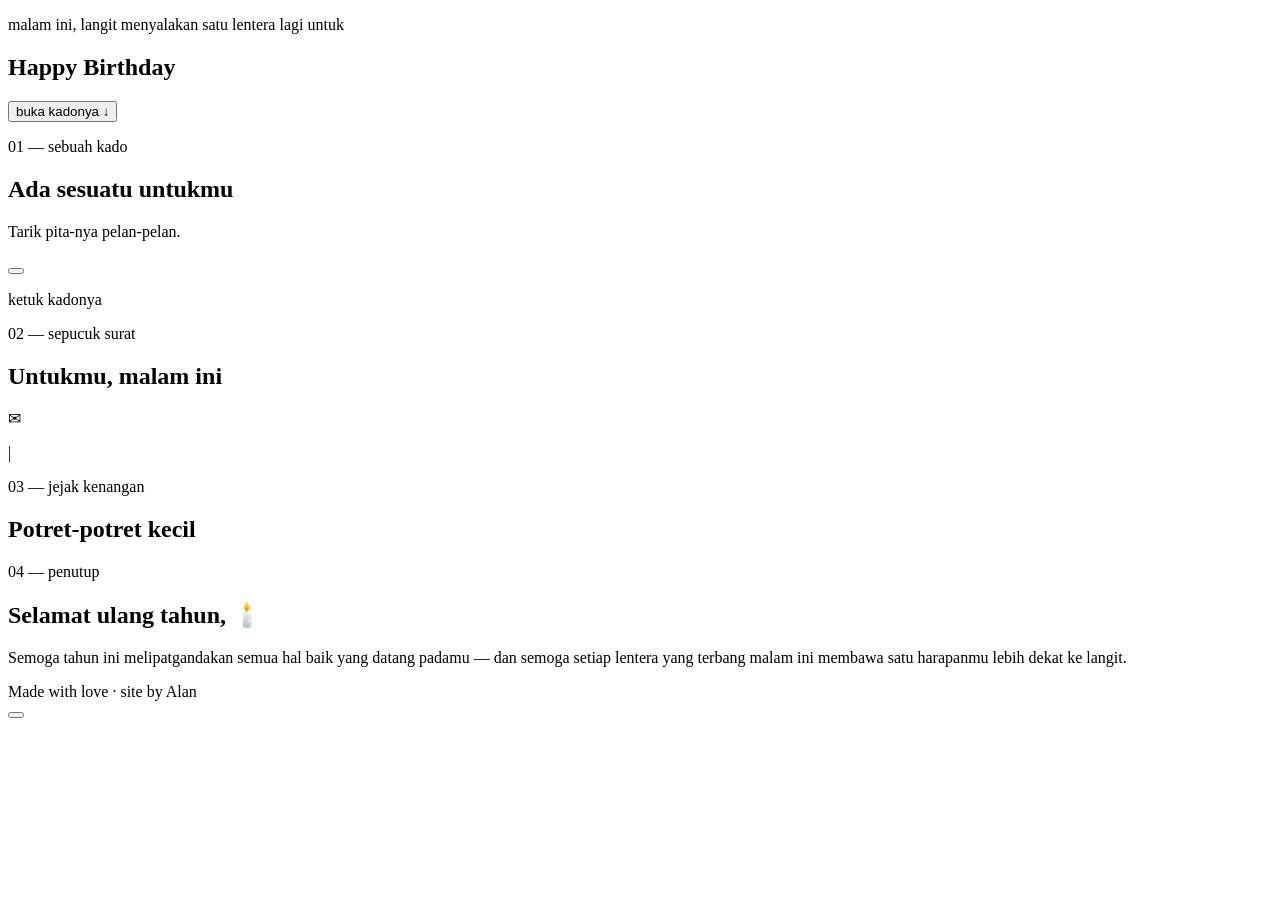
==== page2.html @ d664e173 "Add files via upload" ====
<!DOCTYPE html>
<html lang="id">
<head>
<meta charset="UTF-8" />
<meta name="viewport" content="width=device-width, initial-scale=1.0" />
<title id="pageTitle">Happy Birthday</title>
<link rel="preconnect" href="https://fonts.googleapis.com">
<link href="https://fonts.googleapis.com/css2?family=Caveat:wght@500;600&family=Playfair+Display:ital,wght@0,500;0,700;1,500;1,600&family=Quicksand:wght@400;500;600;700&display=swap" rel="stylesheet">
<link rel="stylesheet" href="css/main.css" />
</head>
<body>

  <div class="lantern-field" id="lanternField"></div>

  <!-- ============ HERO ============ -->
  <section class="hero">
    <p class="hero-eyebrow">malam ini, langit menyalakan satu lentera lagi untuk</p>
    <h1 class="hero-title" id="heroTitle">Happy Birthday</h1>
    <p class="hero-date" id="heroDate"></p>
    <button class="scroll-cue" id="scrollCue">
      <span>buka kadonya</span>
      <span class="cue-arrow">↓</span>
    </button>
  </section>

  <!-- ============ GIFT ============ -->
  <section class="gift-section" id="giftSection">
    <p class="section-label">01 — sebuah kado</p>
    <h2 class="section-title">Ada sesuatu untukmu</h2>
    <p class="section-sub">Tarik pita-nya pelan-pelan.</p>

    <div class="gift-stage">
      <div class="gift-glow"></div>
      <button class="gift-box" id="giftBox" aria-label="Buka kado">
        <div class="box-lid">
          <div class="bow">
            <span class="bow-loop left"></span>
            <span class="bow-loop right"></span>
            <span class="bow-knot"></span>
          </div>
        </div>
        <div class="ribbon-v"></div>
        <div class="box-base">
          <div class="ribbon-v static"></div>
        </div>
      </button>
    </div>
    <p class="gift-hint" id="giftHint">ketuk kadonya</p>
  </section>

  <!-- ============ LETTER ============ -->
  <section class="letter-section reveal-on-gift" id="letterSection">
    <p class="section-label">02 — sepucuk surat</p>
    <h2 class="section-title">Untukmu, malam ini</h2>
    <div class="letter-card">
      <div class="wax-seal">✉</div>
      <p class="letter-text" id="letterText"></p>
      <span class="letter-cursor" id="letterCursor">|</span>
    </div>
  </section>

  <!-- ============ GALLERY ============ -->
  <section class="gallery-section reveal-on-gift" id="gallerySection">
    <p class="section-label">03 — jejak kenangan</p>
    <h2 class="section-title">Potret-potret kecil</h2>
    <div class="gallery-grid" id="galleryGrid"></div>
  </section>

  <!-- ============ CLOSING ============ -->
  <section class="closing-section reveal-on-gift" id="closingSection">
    <div class="closing-glow"></div>
    <p class="section-label">04 — penutup</p>
    <h2 class="closing-title">Selamat ulang tahun, <span id="closingName"></span> 🕯️</h2>
    <p class="closing-text">
      Semoga tahun ini melipatgandakan semua hal baik yang datang padamu —
      dan semoga setiap lentera yang terbang malam ini membawa satu harapanmu
      lebih dekat ke langit.
    </p>
    <footer class="site-footer">Made with love · site by Alan</footer>
  </section>

  <!-- ============ MUSIC PLAYER (persistent) ============ -->
  <div class="music-player" id="musicPlayer">
    <button class="music-toggle" id="musicToggle" aria-label="Putar musik">
      <span class="bar"></span><span class="bar"></span><span class="bar"></span>
    </button>
    <span class="music-title" id="musicTitle"></span>
    <audio id="audioEl" loop preload="none"></audio>
  </div>
  <div class="toast" id="toast"></div>

  <!-- ============ LIGHTBOX ============ -->
  <div class="lightbox" id="lightbox">
    <img src="" alt="" id="lightboxImg" />
  </div>

  <script src="js/data.js"></script>
  <script src="js/main.js"></script>
</body>
</html>
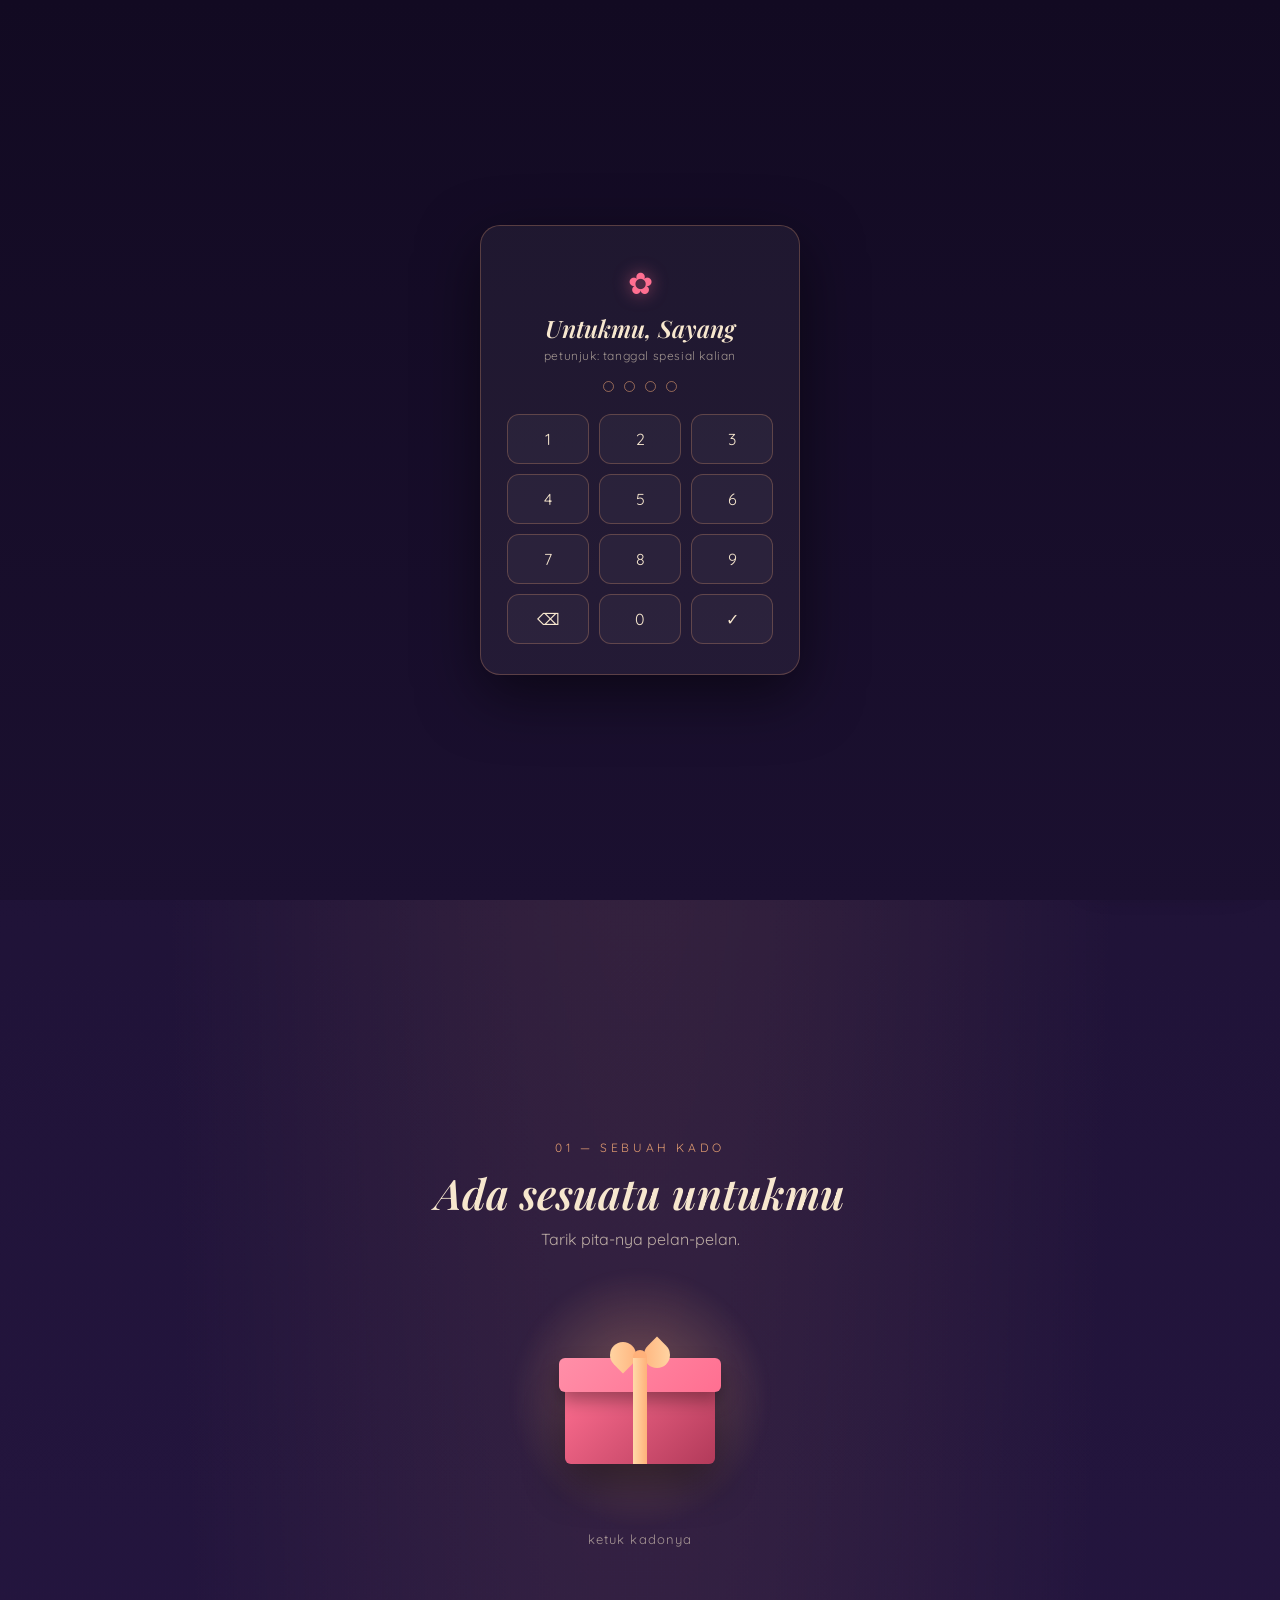
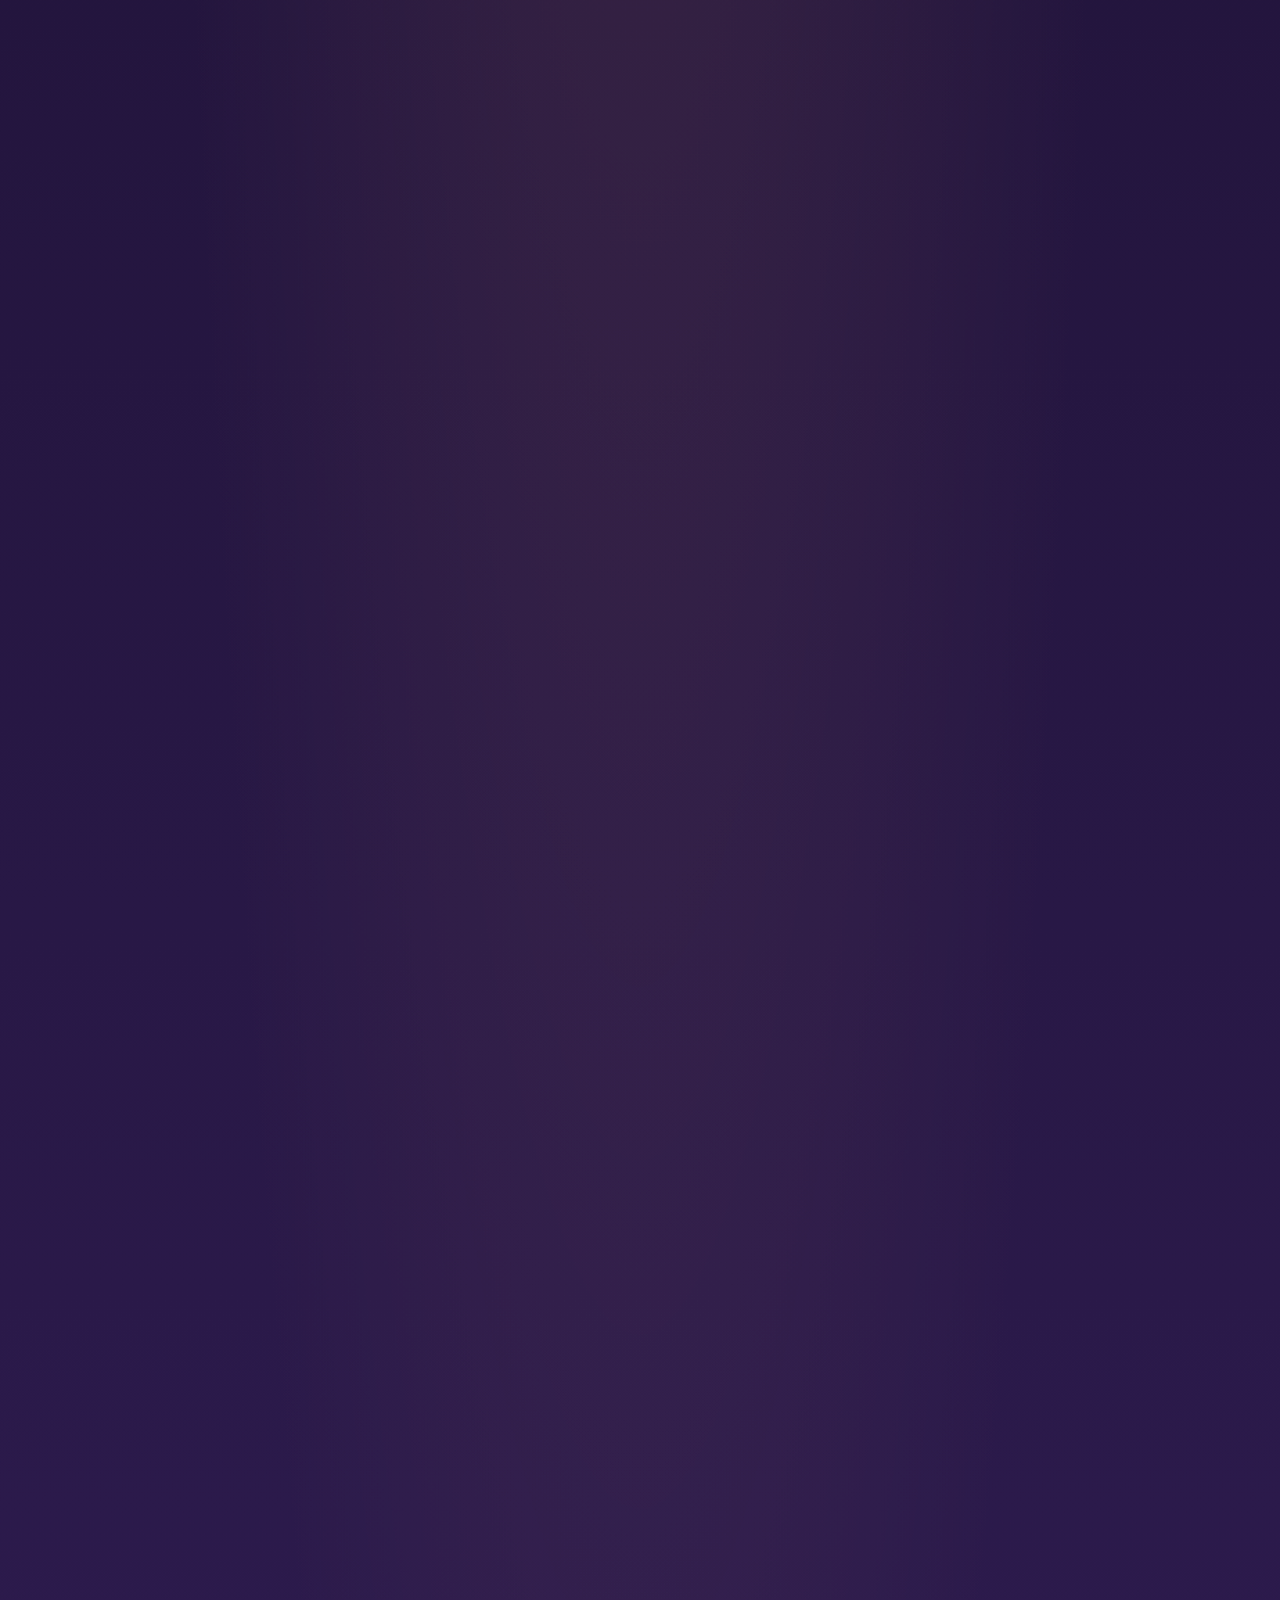
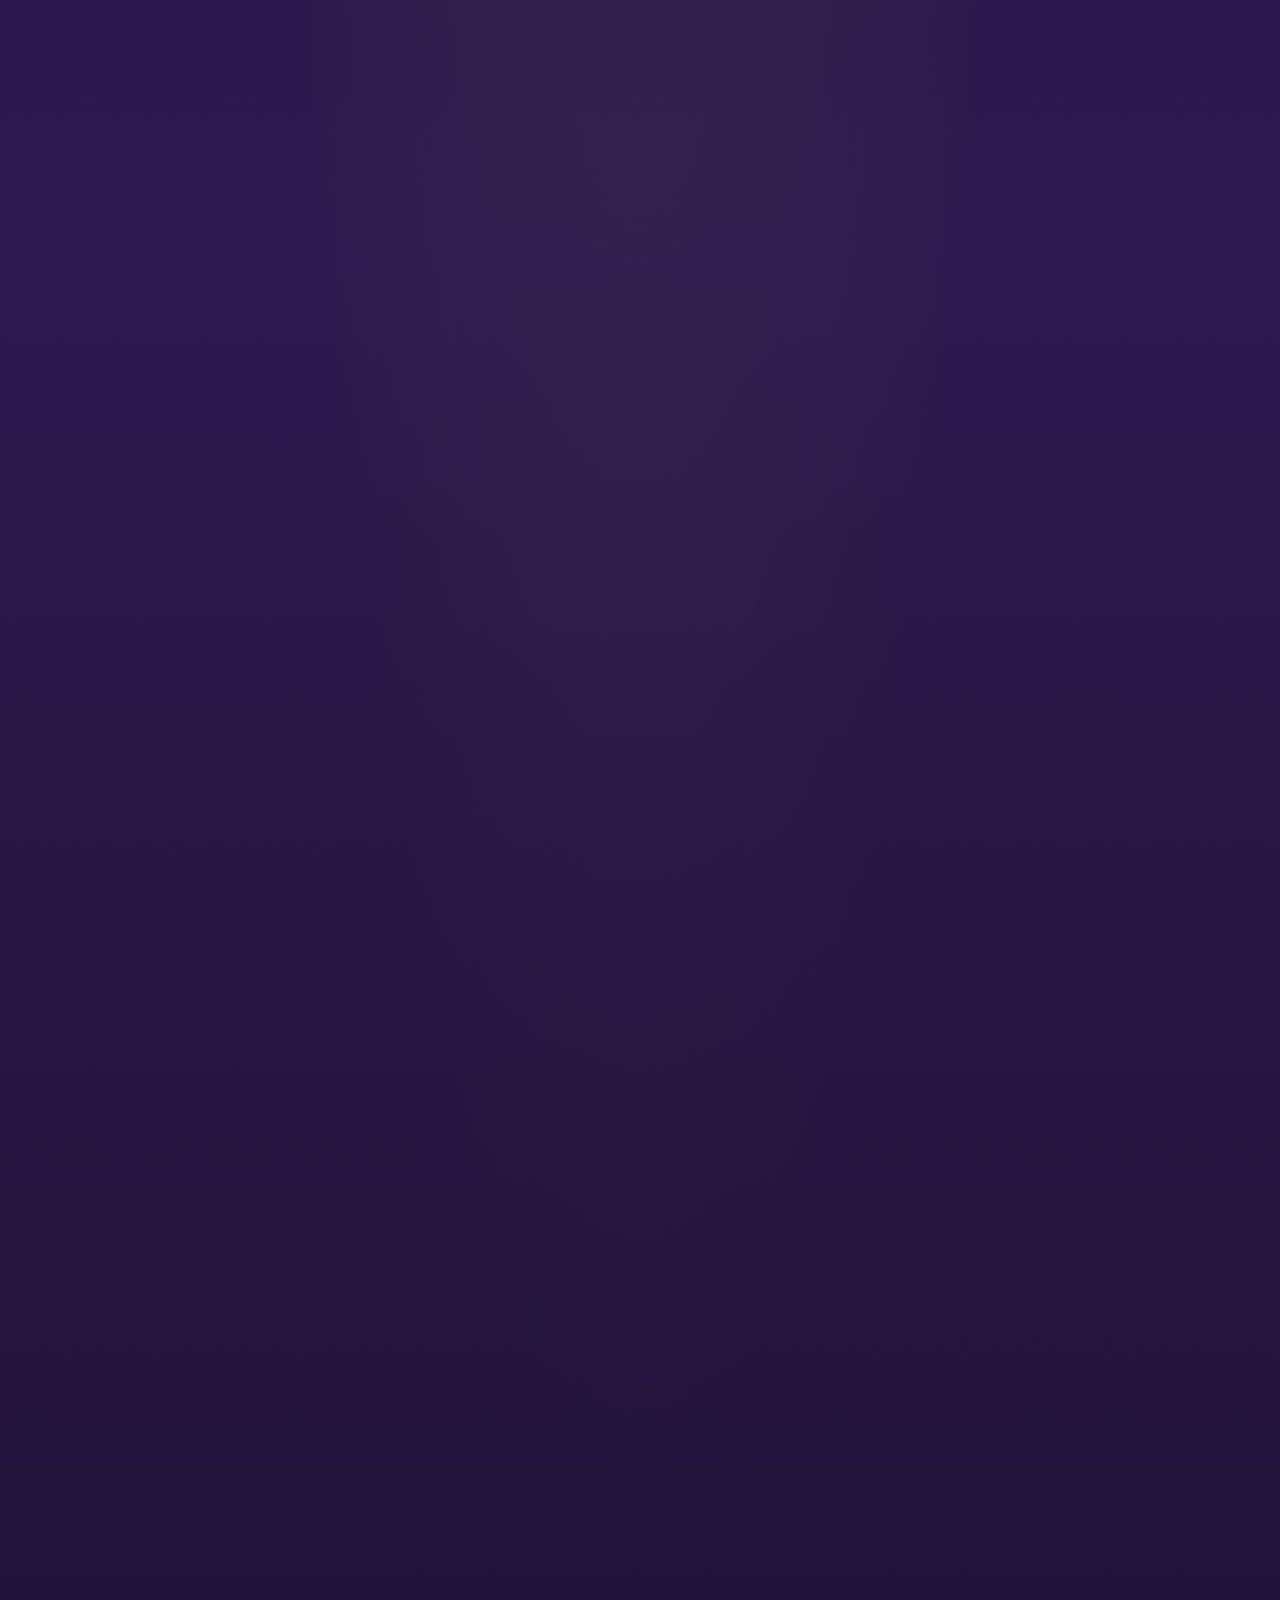
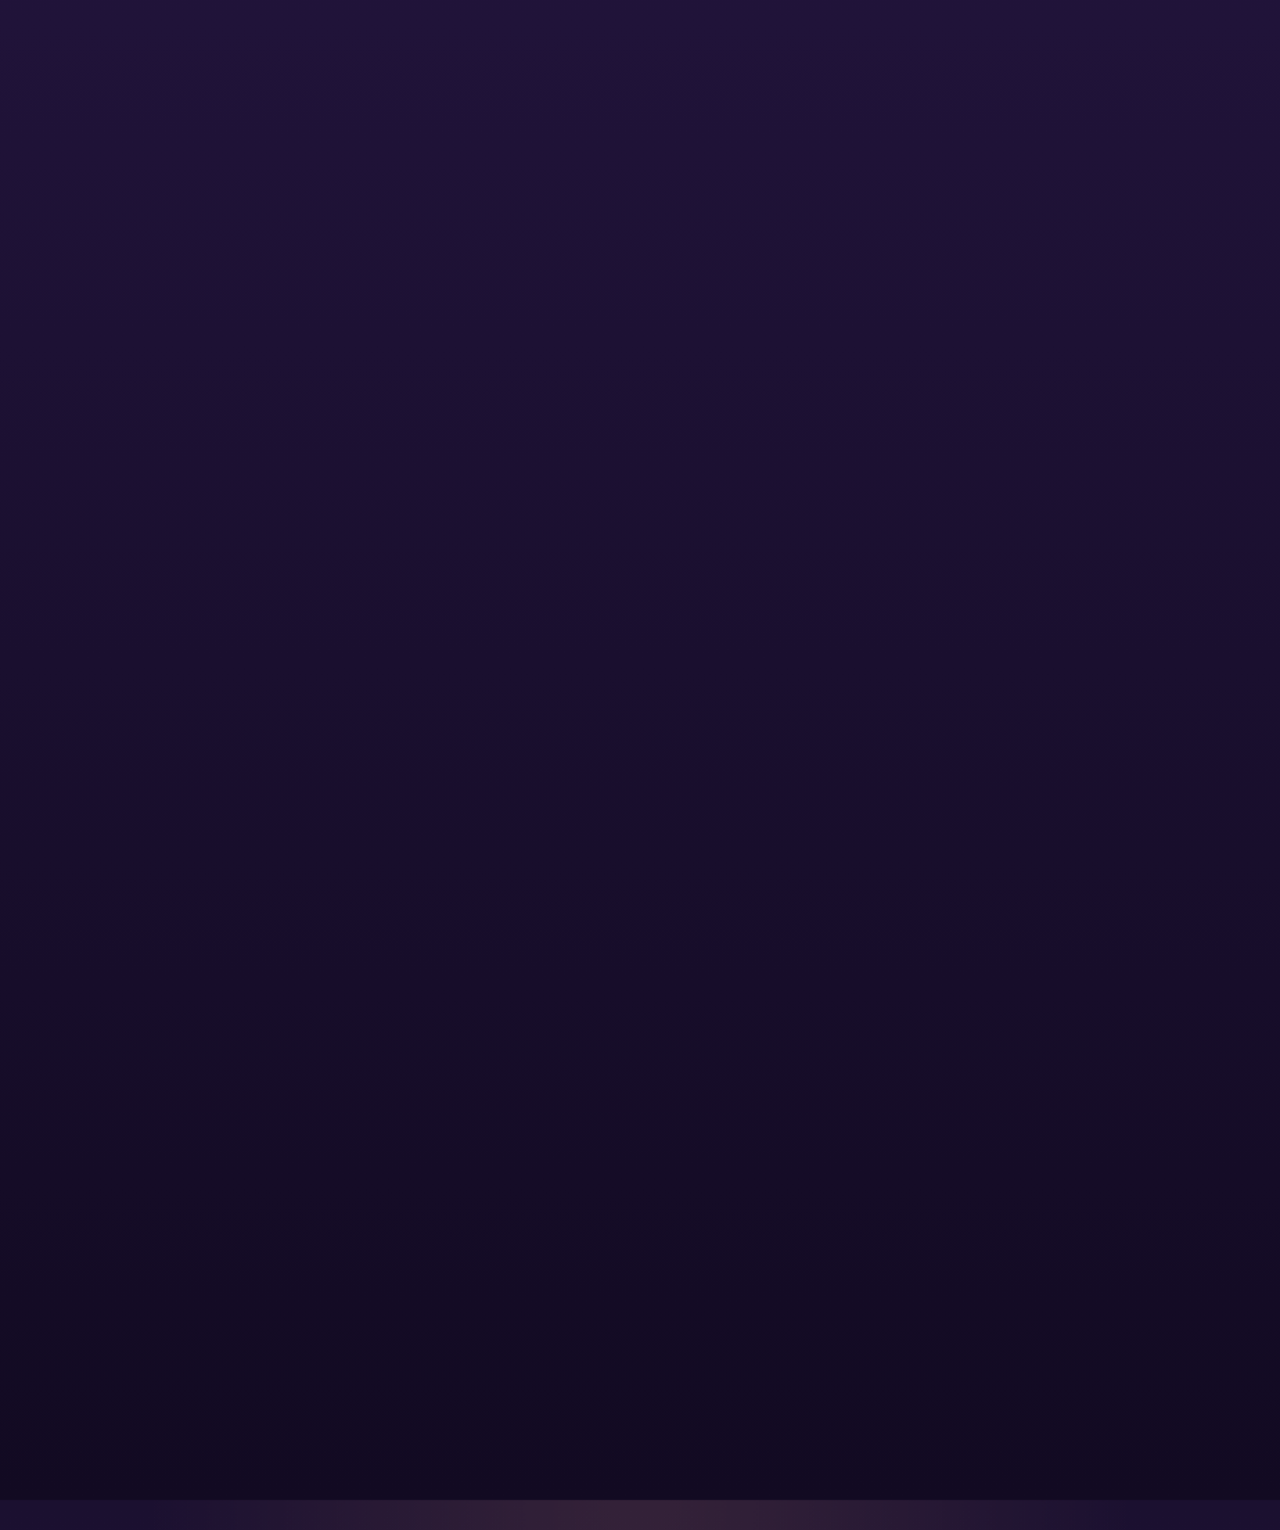
==== commit 0deaba95: "Update page2.html" ====
--- a/page2.html
+++ b/page2.html
@@ -6,11 +6,22 @@
 <title id="pageTitle">Happy Birthday</title>
 <link rel="preconnect" href="https://fonts.googleapis.com">
 <link href="https://fonts.googleapis.com/css2?family=Caveat:wght@500;600&family=Playfair+Display:ital,wght@0,500;0,700;1,500;1,600&family=Quicksand:wght@400;500;600;700&display=swap" rel="stylesheet">
-<link rel="stylesheet" href="css/main.css" />
+<link rel="stylesheet" href="main.css" />
 </head>
 <body>
 
   <div class="lantern-field" id="lanternField"></div>
+
+  <!-- ============ LOCK SCREEN ============ -->
+  <div class="lock-overlay" id="lockOverlay">
+    <div class="lock-card">
+      <span class="lock-flower">✿</span>
+      <h2 class="lock-title">Untukmu, Sayang</h2>
+      <p class="lock-sub" id="lockHint">masukkan kode rahasia kalian</p>
+      <div class="lock-dots" id="lockDots"></div>
+      <div class="lock-pad" id="lockPad"></div>
+    </div>
+  </div>
 
   <!-- ============ HERO ============ -->
   <section class="hero">
@@ -48,34 +59,46 @@
     <p class="gift-hint" id="giftHint">ketuk kadonya</p>
   </section>
 
+  <!-- ============ BOUQUET ============ -->
+  <section class="bouquet-section reveal-on-gift" id="bouquetSection">
+    <p class="section-label">02 — buket digital</p>
+    <h2 class="section-title scroll-reveal">Petik satu bunga</h2>
+    <p class="section-sub">tiap kelopak nyimpen satu potong rasa</p>
+    <div class="bouquet-field scroll-reveal" id="bouquetField"></div>
+    <div class="bouquet-note" id="bouquetNote">tap salah satu bunga di atas ✿</div>
+  </section>
+
   <!-- ============ LETTER ============ -->
   <section class="letter-section reveal-on-gift" id="letterSection">
-    <p class="section-label">02 — sepucuk surat</p>
+    <p class="section-label">03 — sepucuk surat</p>
     <h2 class="section-title">Untukmu, malam ini</h2>
-    <div class="letter-card">
+    <div class="letter-card scroll-reveal">
       <div class="wax-seal">✉</div>
       <p class="letter-text" id="letterText"></p>
       <span class="letter-cursor" id="letterCursor">|</span>
     </div>
   </section>
 
+  <!-- ============ TIMELINE ============ -->
+  <section class="timeline-section reveal-on-gift" id="timelineSection">
+    <p class="section-label">04 — perjalanan kita</p>
+    <h2 class="section-title">Cerita yang Kita Tulis</h2>
+    <div class="timeline-track" id="timelineTrack"></div>
+  </section>
+
   <!-- ============ GALLERY ============ -->
   <section class="gallery-section reveal-on-gift" id="gallerySection">
-    <p class="section-label">03 — jejak kenangan</p>
+    <p class="section-label">05 — jejak kenangan</p>
     <h2 class="section-title">Potret-potret kecil</h2>
-    <div class="gallery-grid" id="galleryGrid"></div>
+    <div class="gallery-grid scroll-reveal" id="galleryGrid"></div>
   </section>
 
   <!-- ============ CLOSING ============ -->
   <section class="closing-section reveal-on-gift" id="closingSection">
     <div class="closing-glow"></div>
-    <p class="section-label">04 — penutup</p>
-    <h2 class="closing-title">Selamat ulang tahun, <span id="closingName"></span> 🕯️</h2>
-    <p class="closing-text">
-      Semoga tahun ini melipatgandakan semua hal baik yang datang padamu —
-      dan semoga setiap lentera yang terbang malam ini membawa satu harapanmu
-      lebih dekat ke langit.
-    </p>
+    <p class="section-label">06 — penutup</p>
+    <h2 class="closing-title scroll-reveal">Selamat ulang tahun, <span id="closingName"></span> 🕯️</h2>
+    <p class="closing-text scroll-reveal" id="closingText"></p>
     <footer class="site-footer">Made with love · site by Alan</footer>
   </section>
 
@@ -94,7 +117,7 @@
     <img src="" alt="" id="lightboxImg" />
   </div>
 
-  <script src="js/data.js"></script>
-  <script src="js/main.js"></script>
+  <script src="data.js"></script>
+  <script src="main.js"></script>
 </body>
 </html>
--- a/main.css
+++ b/main.css
@@ -0,0 +1,757 @@
+/* ============================================================
+   main.css — Page 2: "Midnight Garden" — distinct from page 1.
+   Palette: deep plum #1b1030, secondary plum #2d1b4e,
+            lantern amber #ffb17a, cream #f7e7ce, rose #ff6f91
+   ============================================================ */
+
+:root{
+  --plum:#1b1030;
+  --plum-2:#2d1b4e;
+  --amber:#ffb17a;
+  --cream:#f7e7ce;
+  --rose:#ff6f91;
+  --ink:#120a22;
+}
+
+*{ box-sizing:border-box; }
+html{ scroll-behavior:smooth; }
+
+body{
+  margin:0;
+  min-height:100%;
+  background:
+    radial-gradient(ellipse at 50% -10%, rgba(255,177,122,0.12), transparent 55%),
+    linear-gradient(180deg, var(--plum) 0%, var(--plum-2) 55%, var(--ink) 100%);
+  color:var(--cream);
+  font-family:'Quicksand', sans-serif;
+  overflow-x:hidden;
+}
+
+.section-label{
+  font-size:12px;
+  letter-spacing:0.3em;
+  text-transform:uppercase;
+  color:var(--amber);
+  opacity:0.85;
+  margin:0 0 10px;
+}
+.section-title{
+  font-family:'Playfair Display', serif;
+  font-style:italic;
+  font-weight:600;
+  font-size:clamp(28px,5vw,42px);
+  margin:0 0 8px;
+  color:var(--cream);
+}
+.section-sub{
+  color:rgba(247,231,206,0.7);
+  margin:0 0 30px;
+}
+
+/* ---------------- lantern background ---------------- */
+.lantern-field{
+  position:fixed;
+  inset:0;
+  z-index:0;
+  pointer-events:none;
+  overflow:hidden;
+}
+.lantern{
+  position:absolute;
+  bottom:-80px;
+  width:26px;
+  height:34px;
+  border-radius:6px 6px 10px 10px;
+  background:linear-gradient(180deg, #ffd9a8, var(--amber));
+  box-shadow:0 0 18px 4px rgba(255,177,122,0.55);
+  opacity:0.85;
+  animation-name:rise;
+  animation-timing-function:ease-in;
+  animation-iteration-count:infinite;
+}
+.lantern::before{
+  content:"";
+  position:absolute;
+  top:-10px;
+  left:50%;
+  width:1px;
+  height:10px;
+  background:rgba(255,217,168,0.6);
+  transform:translateX(-50%);
+}
+.lantern::after{
+  content:"";
+  position:absolute;
+  inset:4px 5px;
+  border-radius:4px;
+  background:rgba(255,255,255,0.35);
+}
+@keyframes rise{
+  0%{ transform:translateY(0) translateX(0) rotate(0deg); opacity:0; }
+  10%{ opacity:0.9; }
+  50%{ transform:translateY(-55vh) translateX(20px) rotate(3deg); }
+  90%{ opacity:0.5; }
+  100%{ transform:translateY(-105vh) translateX(-15px) rotate(-3deg); opacity:0; }
+}
+
+/* ---------------- hero ---------------- */
+.hero{
+  position:relative;
+  z-index:1;
+  min-height:100vh;
+  display:flex;
+  flex-direction:column;
+  align-items:center;
+  justify-content:center;
+  text-align:center;
+  padding:32px;
+}
+.hero-eyebrow{
+  font-size:13px;
+  letter-spacing:0.25em;
+  text-transform:uppercase;
+  color:rgba(247,231,206,0.6);
+  margin-bottom:18px;
+}
+.hero-title{
+  font-family:'Playfair Display', serif;
+  font-style:italic;
+  font-weight:600;
+  font-size:clamp(38px, 8vw, 72px);
+  margin:0;
+  background:linear-gradient(180deg, #fff 10%, var(--amber) 90%);
+  -webkit-background-clip:text;
+  background-clip:text;
+  color:transparent;
+  text-shadow:0 0 40px rgba(255,177,122,0.25);
+}
+.hero-date{
+  margin:14px 0 48px;
+  color:rgba(247,231,206,0.75);
+  font-size:15px;
+  letter-spacing:0.08em;
+}
+.scroll-cue{
+  background:transparent;
+  border:1px solid rgba(255,177,122,0.5);
+  color:var(--cream);
+  padding:12px 26px;
+  border-radius:999px;
+  font-family:'Quicksand', sans-serif;
+  font-weight:600;
+  font-size:13px;
+  letter-spacing:0.1em;
+  cursor:pointer;
+  display:flex;
+  align-items:center;
+  gap:10px;
+  transition:background 0.3s ease, transform 0.3s ease;
+}
+.scroll-cue:hover{ background:rgba(255,177,122,0.12); transform:translateY(2px); }
+.cue-arrow{ animation:bob 1.6s ease-in-out infinite; }
+@keyframes bob{ 0%,100%{ transform:translateY(0);} 50%{ transform:translateY(5px);} }
+
+/* ---------------- gift section ---------------- */
+.gift-section{
+  position:relative;
+  z-index:1;
+  min-height:100vh;
+  display:flex;
+  flex-direction:column;
+  align-items:center;
+  justify-content:center;
+  text-align:center;
+  padding:40px 24px;
+}
+.gift-stage{
+  position:relative;
+  width:220px;
+  height:220px;
+  display:flex;
+  align-items:center;
+  justify-content:center;
+  margin-top:10px;
+}
+.gift-glow{
+  position:absolute;
+  width:280px;
+  height:280px;
+  border-radius:50%;
+  background:radial-gradient(circle, rgba(255,177,122,0.35), transparent 65%);
+  filter:blur(4px);
+  animation:glowPulse 3s ease-in-out infinite;
+}
+@keyframes glowPulse{
+  0%,100%{ opacity:0.6; transform:scale(1); }
+  50%{ opacity:1; transform:scale(1.08); }
+}
+
+.gift-box{
+  position:relative;
+  width:150px;
+  height:130px;
+  background:none;
+  border:none;
+  cursor:pointer;
+  padding:0;
+}
+.box-base{
+  position:absolute;
+  bottom:0;
+  left:0;
+  width:150px;
+  height:82px;
+  background:linear-gradient(135deg, var(--rose), #b23a5a);
+  border-radius:6px;
+  box-shadow:0 20px 40px rgba(0,0,0,0.45);
+}
+.box-lid{
+  position:absolute;
+  top:24px;
+  left:-6px;
+  width:162px;
+  height:34px;
+  background:linear-gradient(135deg, #ff8fa8, var(--rose));
+  border-radius:6px;
+  box-shadow:0 8px 18px rgba(0,0,0,0.35);
+  transform-origin:50% 100%;
+  transition:transform 0.7s cubic-bezier(.34,1.56,.64,1), opacity 0.5s ease 0.3s;
+  z-index:3;
+}
+.ribbon-v{
+  position:absolute;
+  top:24px;
+  left:50%;
+  width:14px;
+  height:106px;
+  transform:translateX(-50%);
+  background:linear-gradient(90deg, #ffd9a8, var(--amber));
+  z-index:4;
+  transition:opacity 0.4s ease, transform 0.6s ease;
+}
+.ribbon-v.static{
+  position:absolute;
+  top:0; left:50%;
+  height:82px;
+  z-index:1;
+}
+.bow{
+  position:absolute;
+  top:-16px;
+  left:50%;
+  transform:translateX(-50%);
+  width:60px;
+  height:34px;
+  z-index:5;
+  transition:transform 0.5s ease, opacity 0.5s ease;
+}
+.bow-loop{
+  position:absolute;
+  top:0;
+  width:26px;
+  height:26px;
+  border-radius:50% 50% 50% 0;
+  background:linear-gradient(135deg, #ffd9a8, var(--amber));
+}
+.bow-loop.left{ left:0; transform:rotate(-45deg); }
+.bow-loop.right{ right:0; transform:rotate(135deg); }
+.bow-knot{
+  position:absolute;
+  top:8px;
+  left:50%;
+  width:14px;
+  height:14px;
+  transform:translateX(-50%);
+  background:var(--amber);
+  border-radius:50%;
+}
+
+.gift-box.opened .box-lid{
+  transform:translateY(-160px) rotate(-35deg);
+  opacity:0;
+}
+.gift-box.opened .ribbon-v{
+  opacity:0;
+  transform:translate(-50%,-40px);
+}
+.gift-box.opened .bow{
+  transform:translate(-50%,-180px) scale(0.6);
+  opacity:0;
+}
+.gift-box.opened .box-base{
+  animation:boxShake 0.4s ease;
+}
+@keyframes boxShake{
+  0%,100%{ transform:translateX(0); }
+  25%{ transform:translateX(-4px); }
+  75%{ transform:translateX(4px); }
+}
+
+.gift-hint{
+  margin-top:22px;
+  font-size:13px;
+  letter-spacing:0.08em;
+  color:rgba(247,231,206,0.6);
+  animation:hintFade 2s ease-in-out infinite;
+}
+@keyframes hintFade{ 0%,100%{ opacity:0.5;} 50%{ opacity:1;} }
+
+/* sections hidden until gift opened */
+.reveal-on-gift{
+  opacity:0;
+  transform:translateY(30px);
+  transition:opacity 0.9s ease, transform 0.9s ease;
+}
+.reveal-on-gift.visible{
+  opacity:1;
+  transform:translateY(0);
+}
+
+/* ---------------- letter ---------------- */
+.letter-section{
+  position:relative;
+  z-index:1;
+  min-height:100vh;
+  display:flex;
+  flex-direction:column;
+  align-items:center;
+  justify-content:center;
+  padding:60px 24px;
+  text-align:center;
+}
+.letter-card{
+  position:relative;
+  max-width:560px;
+  width:100%;
+  background:rgba(255,247,235,0.06);
+  border:1px solid rgba(255,177,122,0.25);
+  border-radius:18px;
+  padding:44px 32px;
+  backdrop-filter:blur(6px);
+  box-shadow:0 20px 60px rgba(0,0,0,0.35);
+  text-align:left;
+}
+.wax-seal{
+  position:absolute;
+  top:-22px;
+  left:50%;
+  transform:translateX(-50%);
+  width:44px;
+  height:44px;
+  border-radius:50%;
+  background:radial-gradient(circle at 35% 30%, #ff8fa8, var(--rose) 70%);
+  display:flex;
+  align-items:center;
+  justify-content:center;
+  font-size:18px;
+  box-shadow:0 6px 16px rgba(0,0,0,0.4);
+}
+.letter-text{
+  font-family:'Caveat', cursive;
+  font-size:26px;
+  line-height:1.55;
+  color:var(--cream);
+  white-space:pre-line;
+  margin:8px 0 0;
+  min-height:180px;
+}
+.letter-cursor{
+  font-family:'Caveat', cursive;
+  font-size:26px;
+  color:var(--amber);
+  animation:blink 0.9s step-end infinite;
+}
+@keyframes blink{ 50%{ opacity:0; } }
+
+/* ---------------- gallery ---------------- */
+.gallery-section{
+  position:relative;
+  z-index:1;
+  min-height:100vh;
+  padding:80px 24px;
+  text-align:center;
+}
+.gallery-grid{
+  max-width:900px;
+  margin:0 auto;
+  display:grid;
+  grid-template-columns:repeat(auto-fit, minmax(140px,1fr));
+  gap:18px;
+}
+.gallery-item{
+  position:relative;
+  background:rgba(255,255,255,0.05);
+  border:1px solid rgba(255,177,122,0.2);
+  padding:10px 10px 26px;
+  border-radius:4px;
+  cursor:pointer;
+  transform:rotate(var(--tilt,0deg));
+  transition:transform 0.35s ease, box-shadow 0.35s ease;
+  box-shadow:0 10px 24px rgba(0,0,0,0.3);
+}
+.gallery-item:hover{
+  transform:rotate(0deg) scale(1.04) translateY(-4px);
+  box-shadow:0 18px 34px rgba(0,0,0,0.45);
+  z-index:2;
+}
+.gallery-item img{
+  width:100%;
+  height:150px;
+  object-fit:cover;
+  display:block;
+  border-radius:2px;
+}
+.gallery-item::after{
+  content:"♡";
+  position:absolute;
+  bottom:4px;
+  left:50%;
+  transform:translateX(-50%);
+  color:var(--rose);
+  font-size:13px;
+}
+
+/* ---------------- lightbox ---------------- */
+.lightbox{
+  position:fixed;
+  inset:0;
+  background:rgba(10,4,20,0.92);
+  display:none;
+  align-items:center;
+  justify-content:center;
+  z-index:50;
+  padding:24px;
+  cursor:zoom-out;
+}
+.lightbox.active{ display:flex; }
+.lightbox img{
+  max-width:min(90vw, 560px);
+  max-height:85vh;
+  border-radius:8px;
+  box-shadow:0 20px 60px rgba(0,0,0,0.6);
+  border:3px solid rgba(255,177,122,0.4);
+}
+
+/* ---------------- closing ---------------- */
+.closing-section{
+  position:relative;
+  z-index:1;
+  min-height:100vh;
+  display:flex;
+  flex-direction:column;
+  align-items:center;
+  justify-content:center;
+  text-align:center;
+  padding:60px 24px;
+  overflow:hidden;
+}
+.closing-glow{
+  position:absolute;
+  top:20%;
+  width:400px;
+  height:400px;
+  background:radial-gradient(circle, rgba(255,111,145,0.18), transparent 70%);
+  filter:blur(10px);
+  pointer-events:none;
+}
+.closing-title{
+  font-family:'Playfair Display', serif;
+  font-style:italic;
+  font-weight:600;
+  font-size:clamp(26px,5vw,38px);
+  margin:0 0 18px;
+  position:relative;
+}
+.closing-title span{ color:var(--amber); }
+.closing-text{
+  max-width:520px;
+  color:rgba(247,231,206,0.8);
+  line-height:1.7;
+  position:relative;
+}
+.site-footer{
+  margin-top:60px;
+  font-size:12px;
+  letter-spacing:0.1em;
+  color:rgba(247,231,206,0.4);
+}
+
+/* ---------------- music player ---------------- */
+.music-player{
+  position:fixed;
+  bottom:22px;
+  right:22px;
+  z-index:40;
+  display:flex;
+  align-items:center;
+  gap:10px;
+  background:rgba(27,16,48,0.75);
+  border:1px solid rgba(255,177,122,0.3);
+  padding:8px 14px 8px 8px;
+  border-radius:999px;
+  backdrop-filter:blur(6px);
+  box-shadow:0 10px 24px rgba(0,0,0,0.35);
+}
+.music-toggle{
+  width:38px;
+  height:38px;
+  border-radius:50%;
+  border:none;
+  background:linear-gradient(135deg, var(--amber), var(--rose));
+  display:flex;
+  align-items:center;
+  justify-content:center;
+  gap:3px;
+  cursor:pointer;
+}
+.music-toggle .bar{
+  width:3px;
+  height:10px;
+  background:var(--ink);
+  border-radius:2px;
+  animation:eq 1s ease-in-out infinite;
+  animation-play-state:paused;
+}
+.music-toggle .bar:nth-child(2){ animation-delay:0.2s; }
+.music-toggle .bar:nth-child(3){ animation-delay:0.4s; }
+.music-player.playing .bar{ animation-play-state:running; }
+@keyframes eq{
+  0%,100%{ height:6px; }
+  50%{ height:16px; }
+}
+.music-title{
+  font-size:12px;
+  color:var(--cream);
+  max-width:120px;
+  white-space:nowrap;
+  overflow:hidden;
+  text-overflow:ellipsis;
+}
+
+.toast{
+  position:fixed;
+  bottom:80px;
+  right:22px;
+  background:rgba(20,10,35,0.95);
+  border:1px solid rgba(255,177,122,0.4);
+  color:var(--cream);
+  padding:10px 16px;
+  border-radius:10px;
+  font-size:12px;
+  max-width:240px;
+  z-index:41;
+  opacity:0;
+  transform:translateY(8px);
+  transition:opacity 0.3s ease, transform 0.3s ease;
+  pointer-events:none;
+}
+.toast.show{ opacity:1; transform:translateY(0); }
+
+/* ---------------- lock screen ---------------- */
+.lock-overlay{
+  position:fixed;
+  inset:0;
+  z-index:60;
+  display:flex;
+  align-items:center;
+  justify-content:center;
+  background:linear-gradient(180deg, var(--ink), var(--plum));
+  padding:24px;
+  transition:opacity 0.8s ease, visibility 0.8s ease;
+}
+.lock-overlay.hidden{
+  opacity:0;
+  visibility:hidden;
+  pointer-events:none;
+}
+.lock-card{
+  width:min(90vw, 320px);
+  text-align:center;
+  padding:38px 26px 30px;
+  border-radius:20px;
+  background:rgba(255,247,235,0.05);
+  border:1px solid rgba(255,177,122,0.25);
+  box-shadow:0 20px 60px rgba(0,0,0,0.5);
+}
+.lock-flower{
+  font-size:30px;
+  color:var(--rose);
+  text-shadow:0 0 16px rgba(255,111,145,0.6);
+}
+.lock-title{
+  font-family:'Playfair Display', serif;
+  font-style:italic;
+  font-weight:600;
+  font-size:24px;
+  margin:10px 0 4px;
+  color:var(--cream);
+}
+.lock-sub{
+  font-size:12px;
+  letter-spacing:0.05em;
+  color:rgba(247,231,206,0.6);
+  margin:0 0 18px;
+}
+.lock-dots{
+  display:flex;
+  justify-content:center;
+  gap:10px;
+  margin-bottom:22px;
+}
+.lock-dot{
+  width:11px;
+  height:11px;
+  border-radius:50%;
+  border:1px solid rgba(255,177,122,0.5);
+  background:transparent;
+  transition:background 0.2s ease, transform 0.2s ease;
+}
+.lock-dot.filled{
+  background:var(--amber);
+  transform:scale(1.15);
+}
+.lock-dots.shake{ animation:lockShake 0.4s ease; }
+@keyframes lockShake{
+  0%,100%{ transform:translateX(0); }
+  25%{ transform:translateX(-8px); }
+  75%{ transform:translateX(8px); }
+}
+.lock-pad{
+  display:grid;
+  grid-template-columns:repeat(3,1fr);
+  gap:10px;
+}
+.lock-key{
+  padding:14px 0;
+  border-radius:12px;
+  border:1px solid rgba(255,177,122,0.25);
+  background:rgba(255,255,255,0.04);
+  color:var(--cream);
+  font-size:16px;
+  font-family:'Quicksand', sans-serif;
+  cursor:pointer;
+  transition:background 0.2s ease;
+}
+.lock-key:active, .lock-key:hover{
+  background:rgba(255,177,122,0.18);
+}
+
+/* ---------------- bouquet ---------------- */
+.bouquet-section{
+  position:relative;
+  z-index:1;
+  min-height:100vh;
+  display:flex;
+  flex-direction:column;
+  align-items:center;
+  justify-content:center;
+  text-align:center;
+  padding:70px 24px;
+}
+.bouquet-field{
+  display:flex;
+  flex-wrap:wrap;
+  justify-content:center;
+  gap:22px;
+  max-width:520px;
+  margin:20px 0;
+}
+.bouquet-flower{
+  background:none;
+  border:none;
+  font-size:38px;
+  cursor:pointer;
+  filter:drop-shadow(0 0 10px rgba(255,111,145,0.4));
+  transition:transform 0.3s ease;
+  animation:swayFlower 3.4s ease-in-out infinite;
+}
+.bouquet-flower:hover{ transform:scale(1.15) rotate(-6deg); }
+@keyframes swayFlower{
+  0%,100%{ transform:rotate(-4deg); }
+  50%{ transform:rotate(4deg); }
+}
+.bouquet-note{
+  min-height:50px;
+  max-width:420px;
+  font-family:'Caveat', cursive;
+  font-size:22px;
+  color:var(--amber);
+  padding:0 12px;
+  transition:opacity 0.4s ease;
+}
+
+/* ---------------- timeline ---------------- */
+.timeline-section{
+  position:relative;
+  z-index:1;
+  min-height:100vh;
+  padding:80px 24px;
+  text-align:center;
+}
+.timeline-track{
+  position:relative;
+  max-width:520px;
+  margin:30px auto 0;
+  text-align:left;
+  padding-left:26px;
+  border-left:1px solid rgba(255,177,122,0.35);
+}
+.timeline-item{
+  position:relative;
+  margin-bottom:38px;
+  opacity:0;
+  transform:translateX(-16px);
+  transition:opacity 0.8s ease, transform 0.8s ease;
+}
+.timeline-item.visible{
+  opacity:1;
+  transform:translateX(0);
+}
+.timeline-item::before{
+  content:"";
+  position:absolute;
+  left:-32px;
+  top:4px;
+  width:10px;
+  height:10px;
+  border-radius:50%;
+  background:var(--amber);
+  box-shadow:0 0 10px rgba(255,177,122,0.7);
+}
+.timeline-label{
+  font-size:11px;
+  letter-spacing:0.2em;
+  text-transform:uppercase;
+  color:var(--rose);
+  margin:0 0 4px;
+}
+.timeline-item h3{
+  font-family:'Playfair Display', serif;
+  font-style:italic;
+  font-size:20px;
+  margin:0 0 6px;
+  color:var(--cream);
+}
+.timeline-item p{
+  margin:0;
+  font-size:14px;
+  line-height:1.55;
+  color:rgba(247,231,206,0.7);
+}
+
+/* ---------------- generic scroll reveal ---------------- */
+.scroll-reveal{
+  opacity:0;
+  transform:translateY(24px);
+  transition:opacity 0.9s ease, transform 0.9s ease;
+}
+.scroll-reveal.visible{
+  opacity:1;
+  transform:translateY(0);
+}
+
+@media (max-width:600px){
+  .letter-card{ padding:34px 20px; }
+  .letter-text{ font-size:22px; }
+  .bouquet-flower{ font-size:32px; }
+}
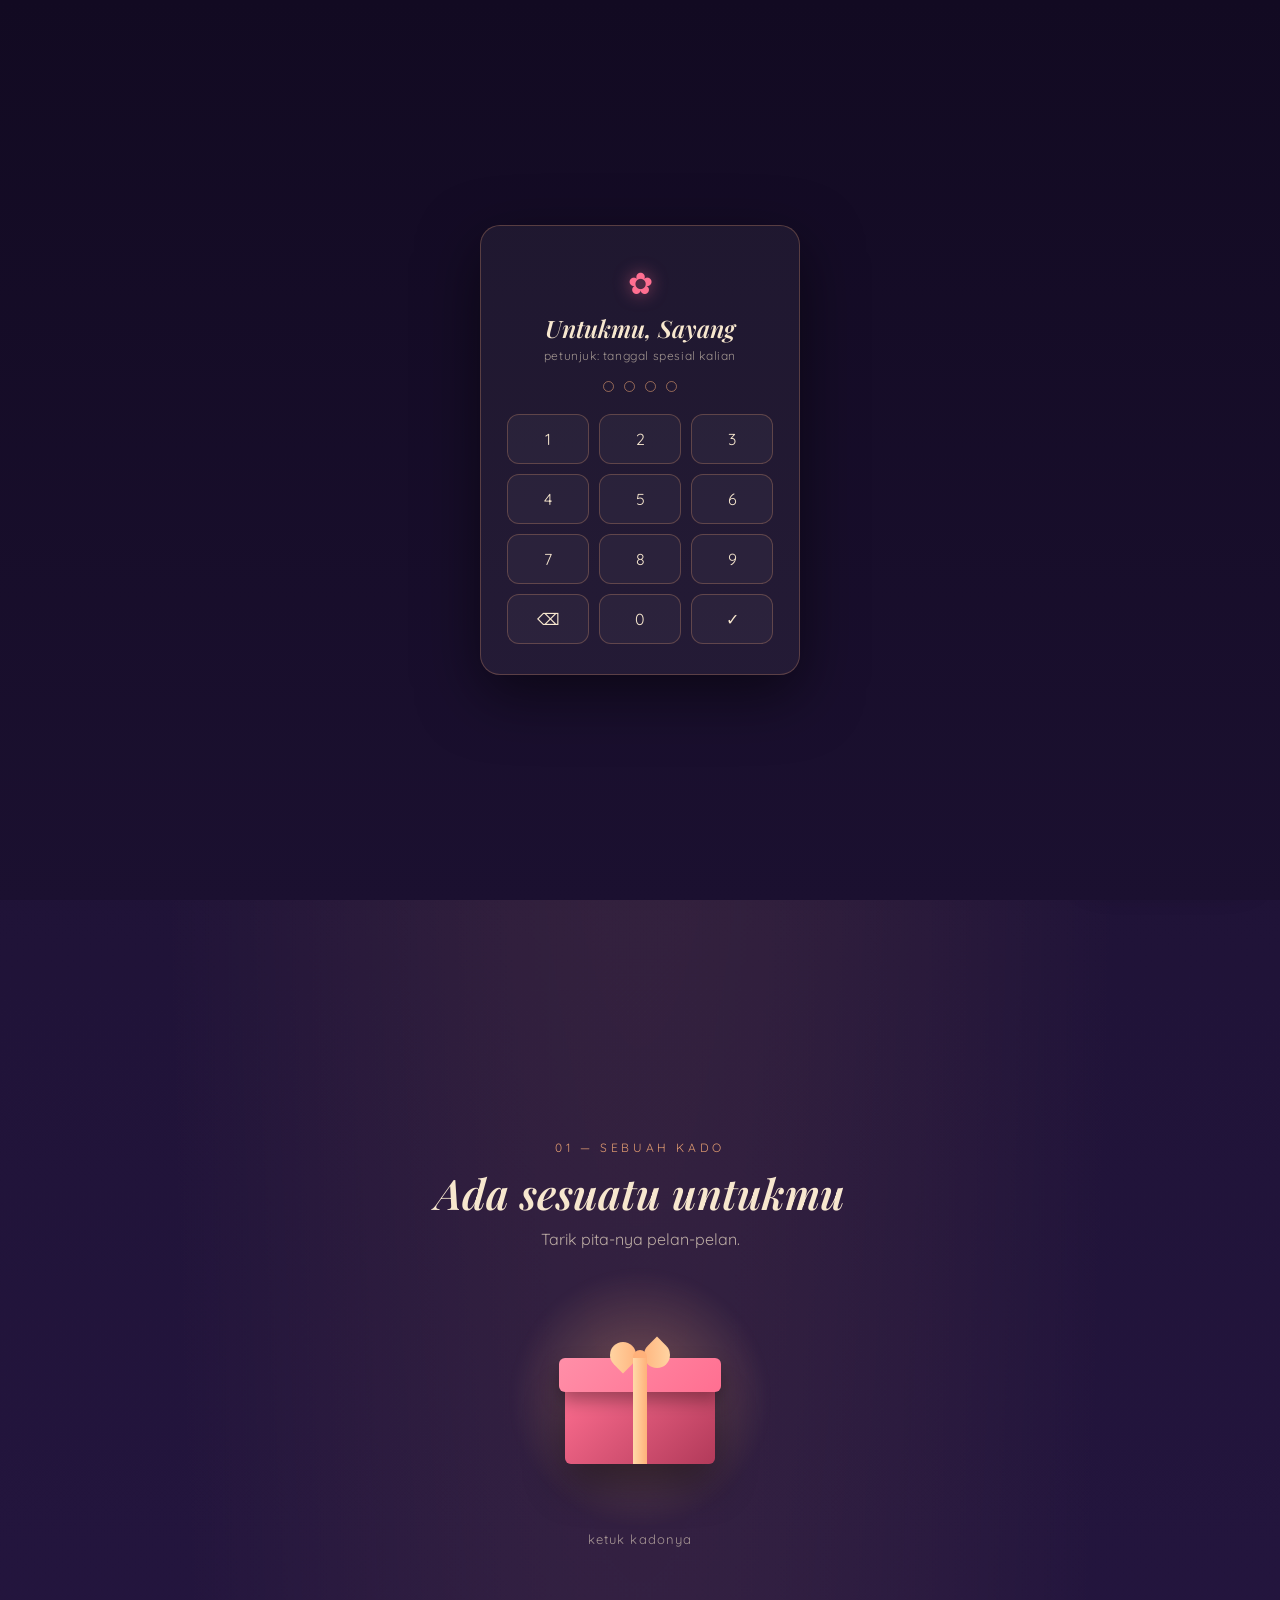
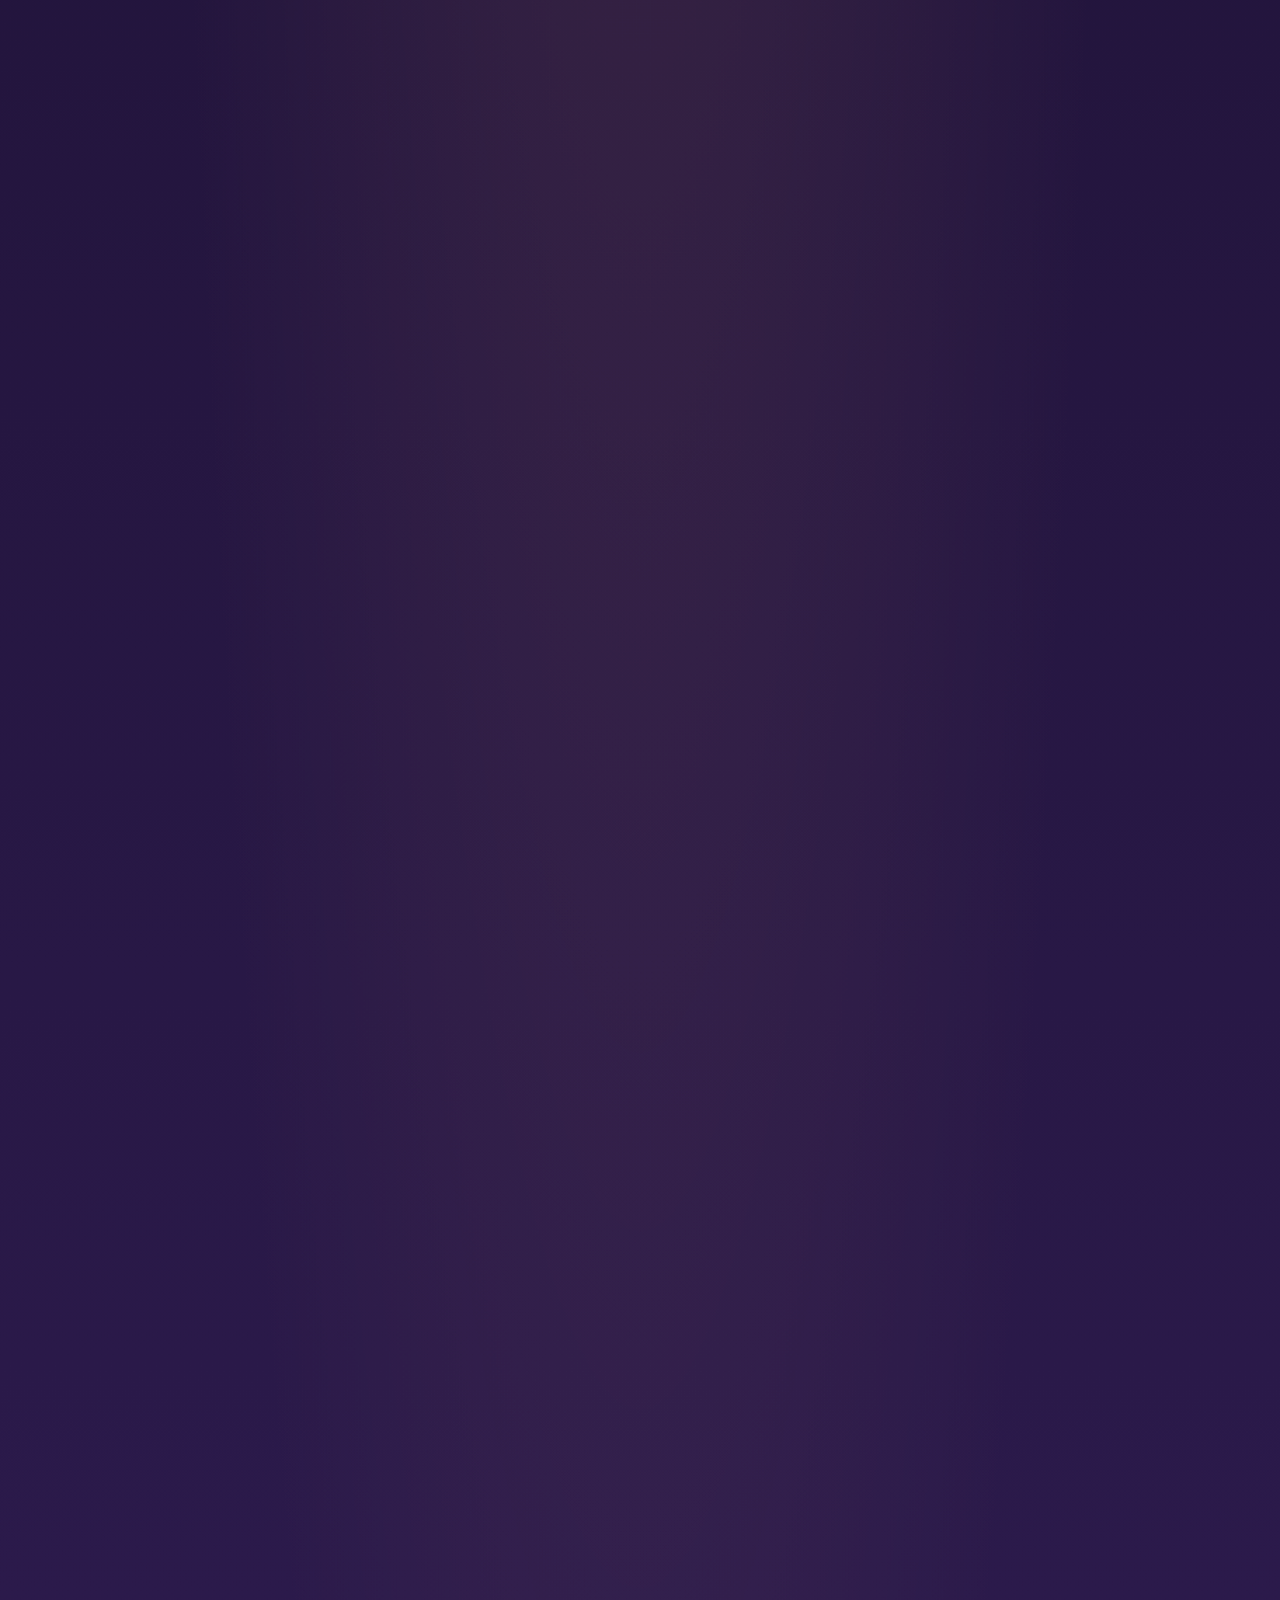
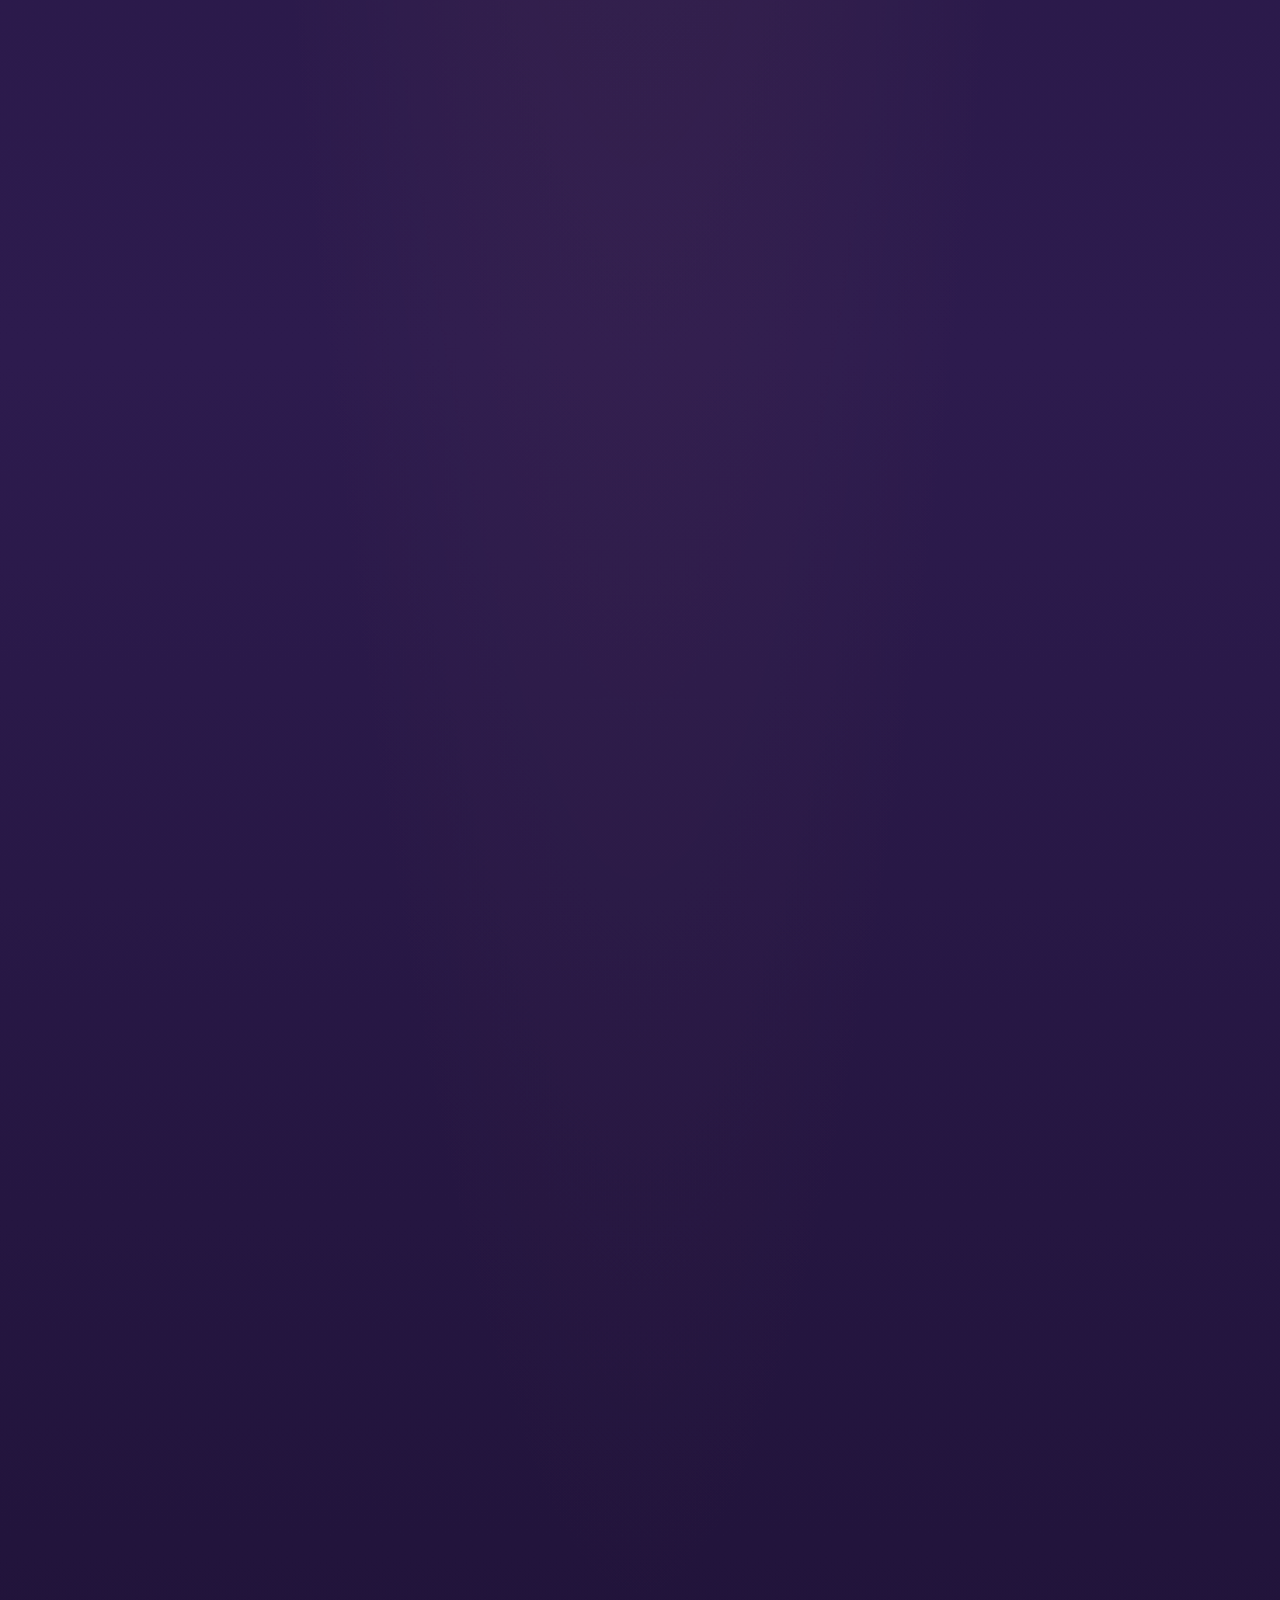
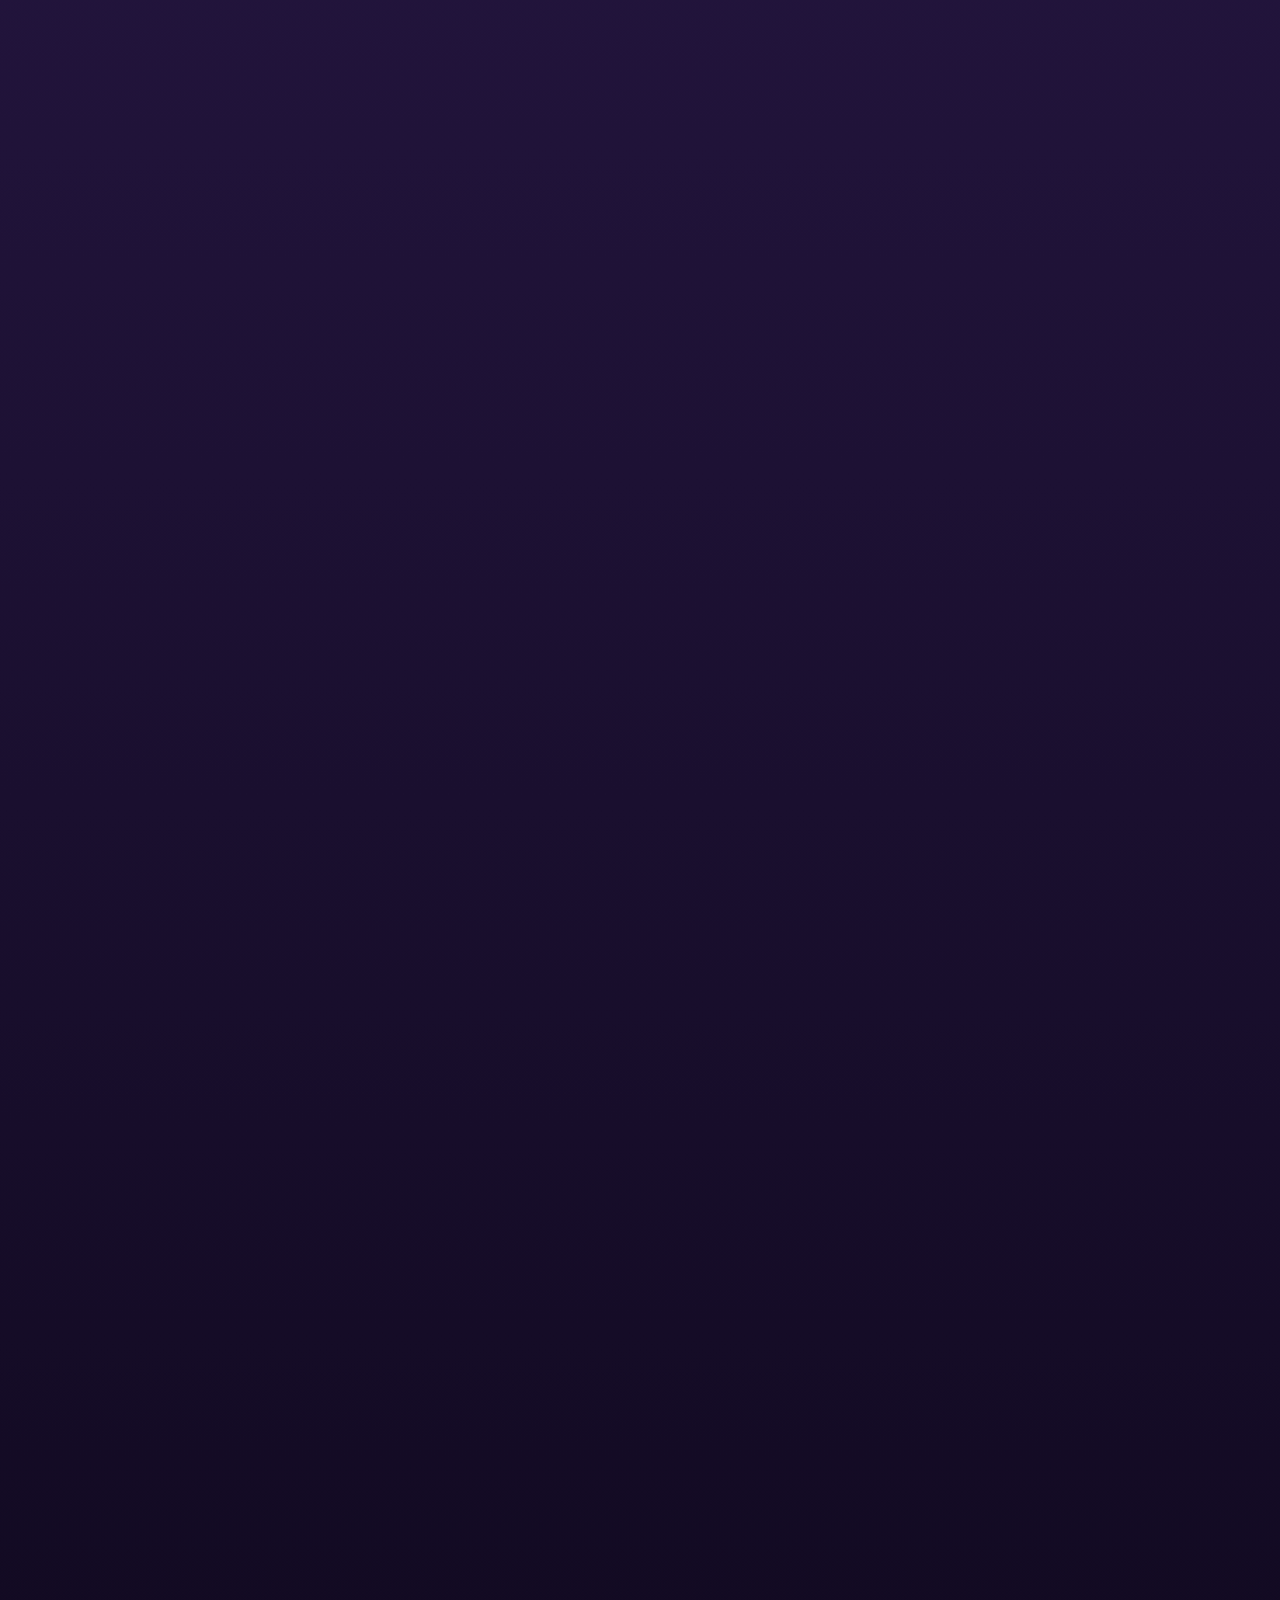
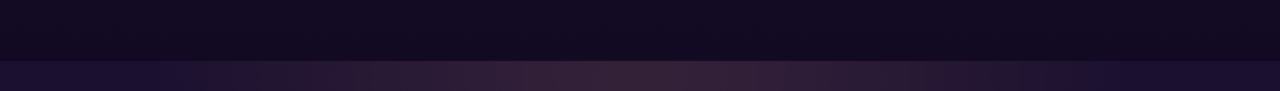
==== commit e76fb60c: "Update page2.html" ====
--- a/page2.html
+++ b/page2.html
@@ -93,10 +93,25 @@
     <div class="gallery-grid scroll-reveal" id="galleryGrid"></div>
   </section>
 
+  <!-- ============ MINI GAMES ============ -->
+  <section class="games-section reveal-on-gift" id="gamesSection">
+    <p class="section-label">06 — main dulu yuk</p>
+    <h2 class="section-title scroll-reveal">Tiga Permainan Kecil</h2>
+    <p class="section-sub">isengan sebelum ke penutup</p>
+    <div class="game-cards" id="gameCards"></div>
+
+    <div class="game-modal" id="gameModal">
+      <div class="game-modal-box">
+        <button class="game-close" id="gameClose">✕</button>
+        <div id="gameStage"></div>
+      </div>
+    </div>
+  </section>
+
   <!-- ============ CLOSING ============ -->
   <section class="closing-section reveal-on-gift" id="closingSection">
     <div class="closing-glow"></div>
-    <p class="section-label">06 — penutup</p>
+    <p class="section-label">07 — penutup</p>
     <h2 class="closing-title scroll-reveal">Selamat ulang tahun, <span id="closingName"></span> 🕯️</h2>
     <p class="closing-text scroll-reveal" id="closingText"></p>
     <footer class="site-footer">Made with love · site by Alan</footer>
@@ -119,5 +134,6 @@
 
   <script src="data.js"></script>
   <script src="main.js"></script>
+  <script src="games.js"></script>
 </body>
 </html>
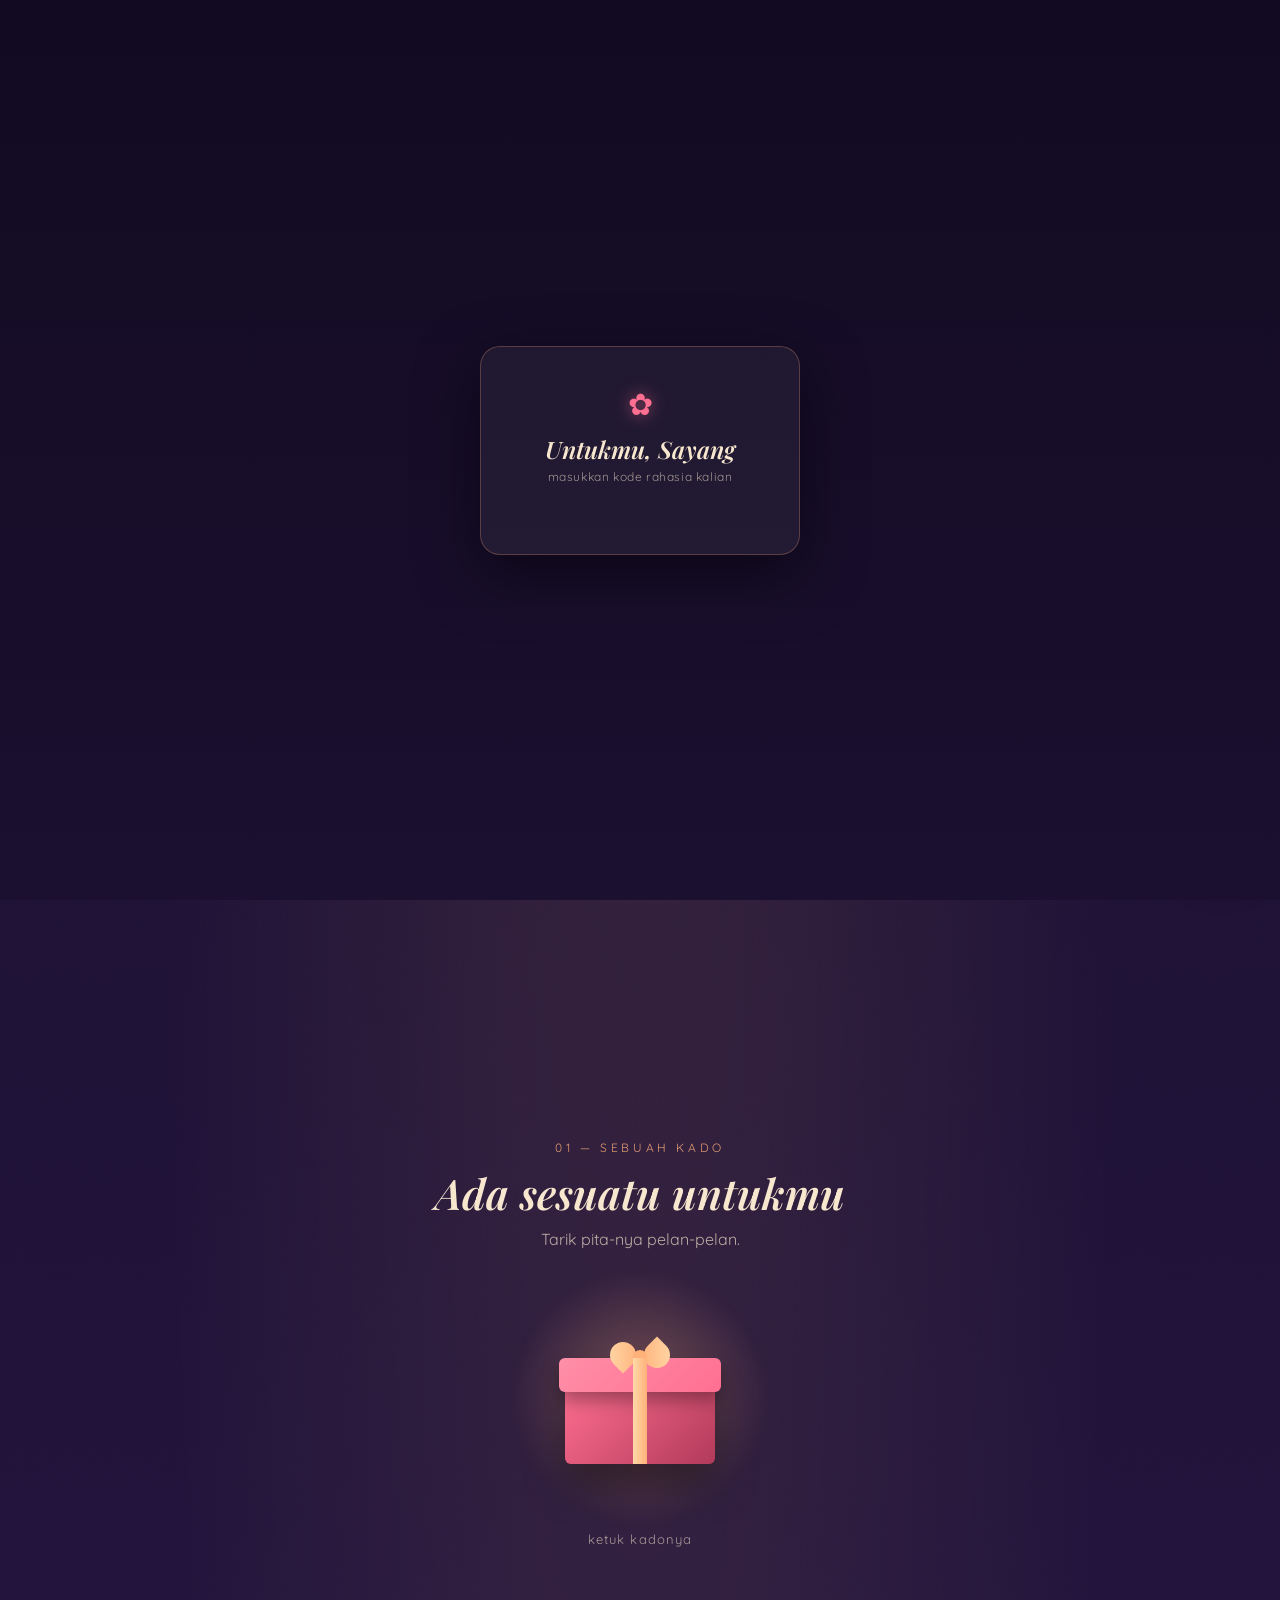
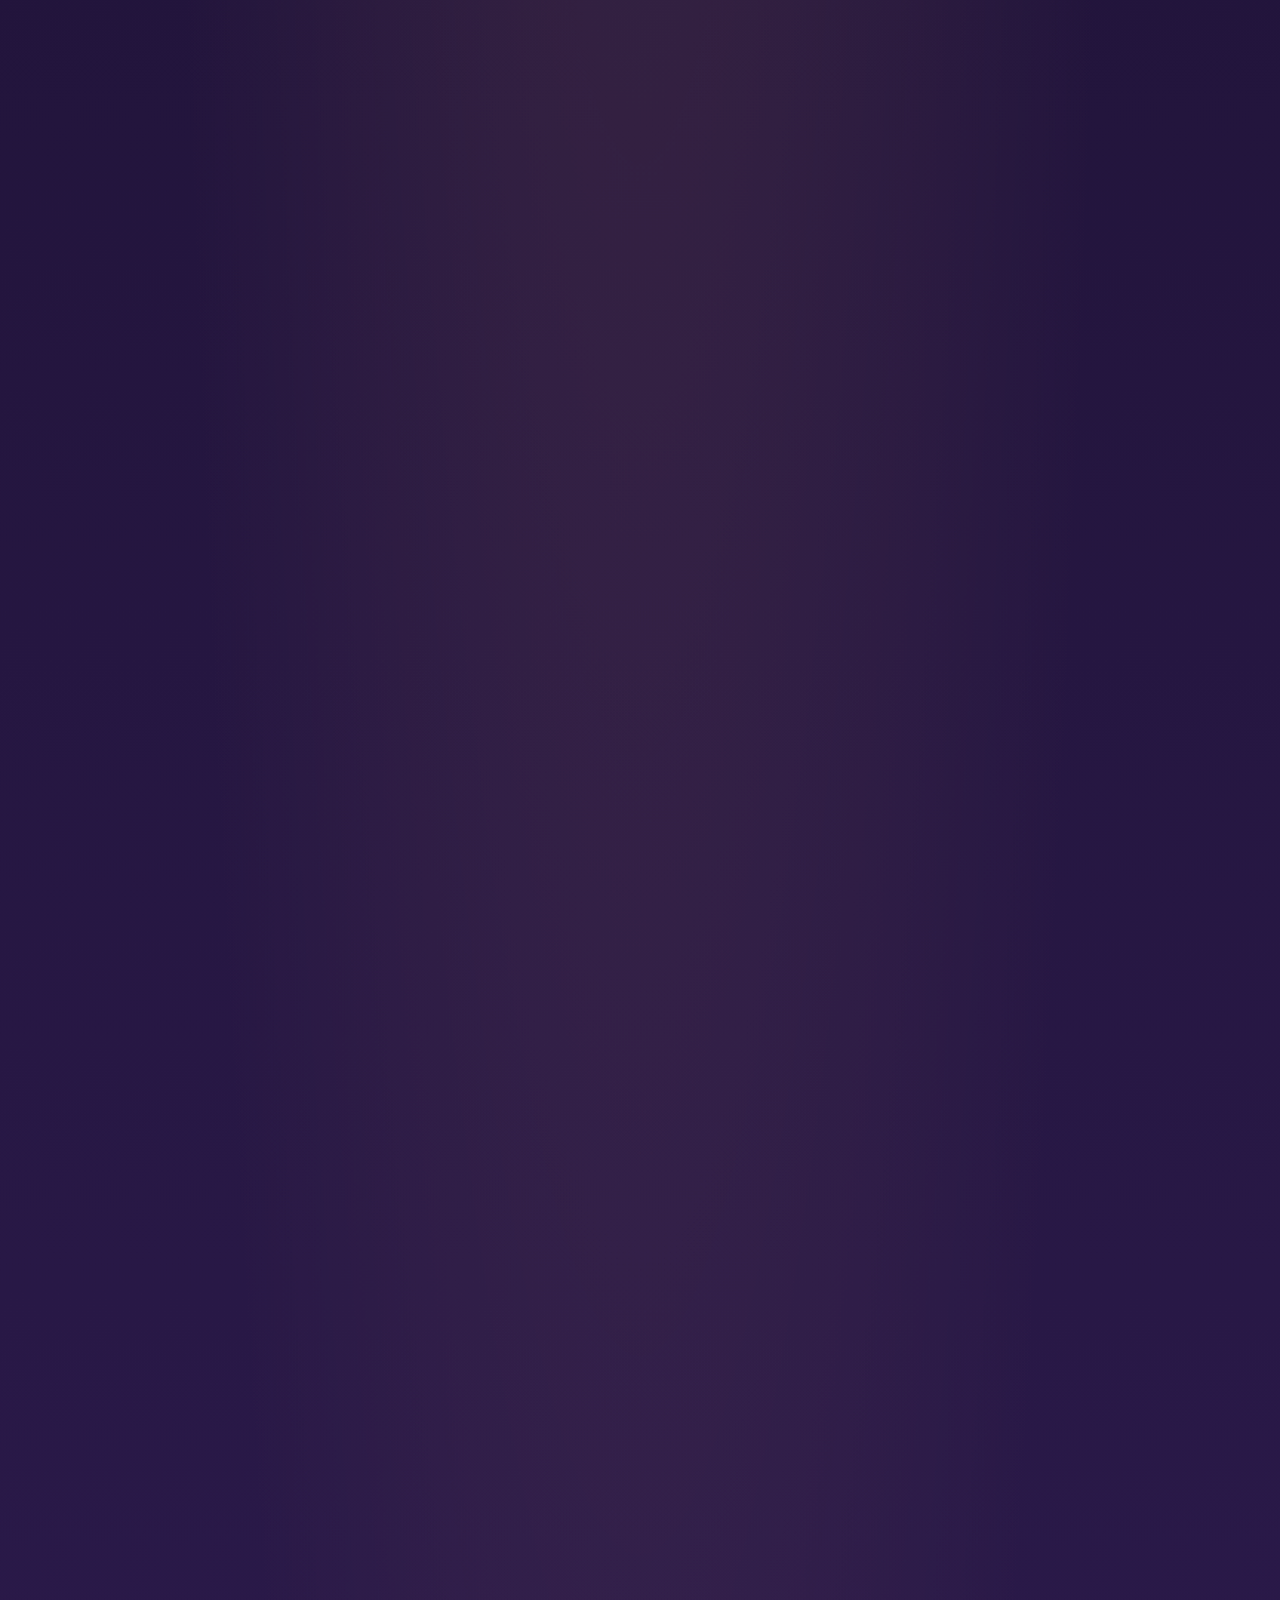
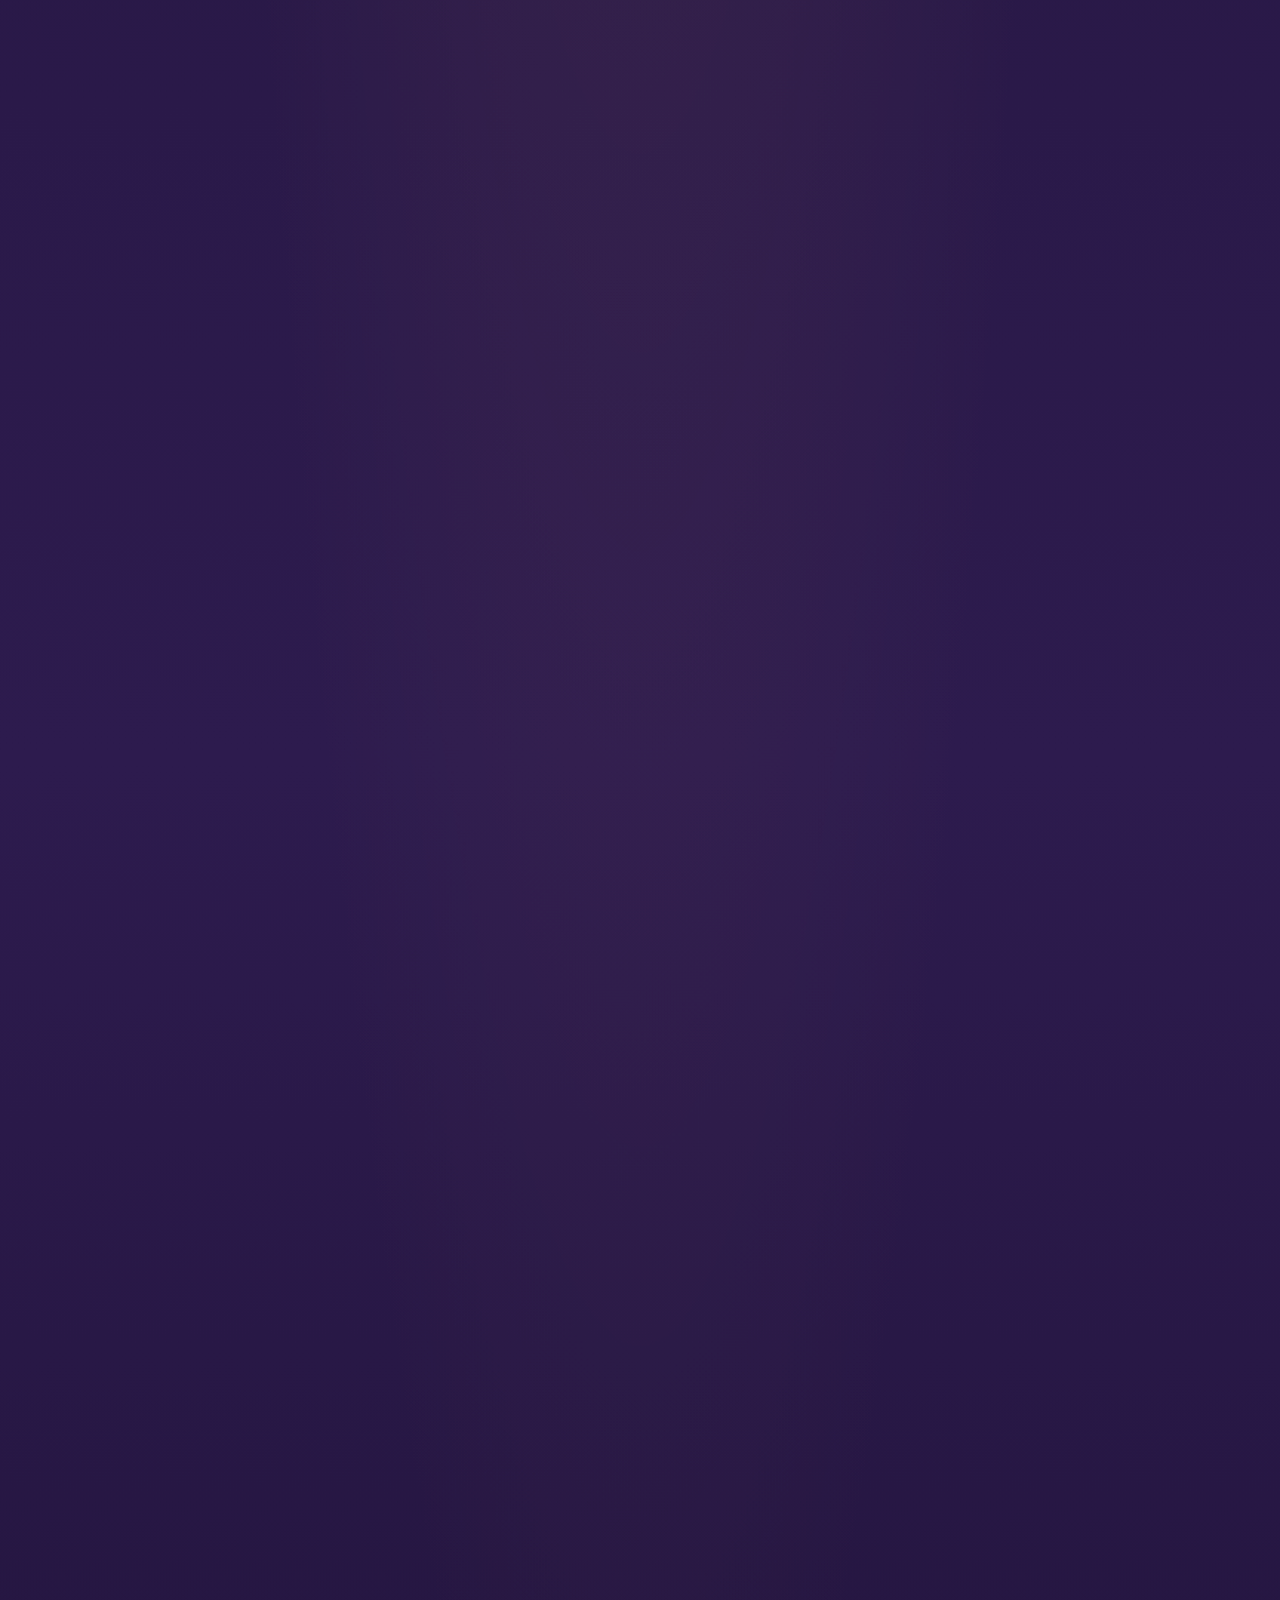
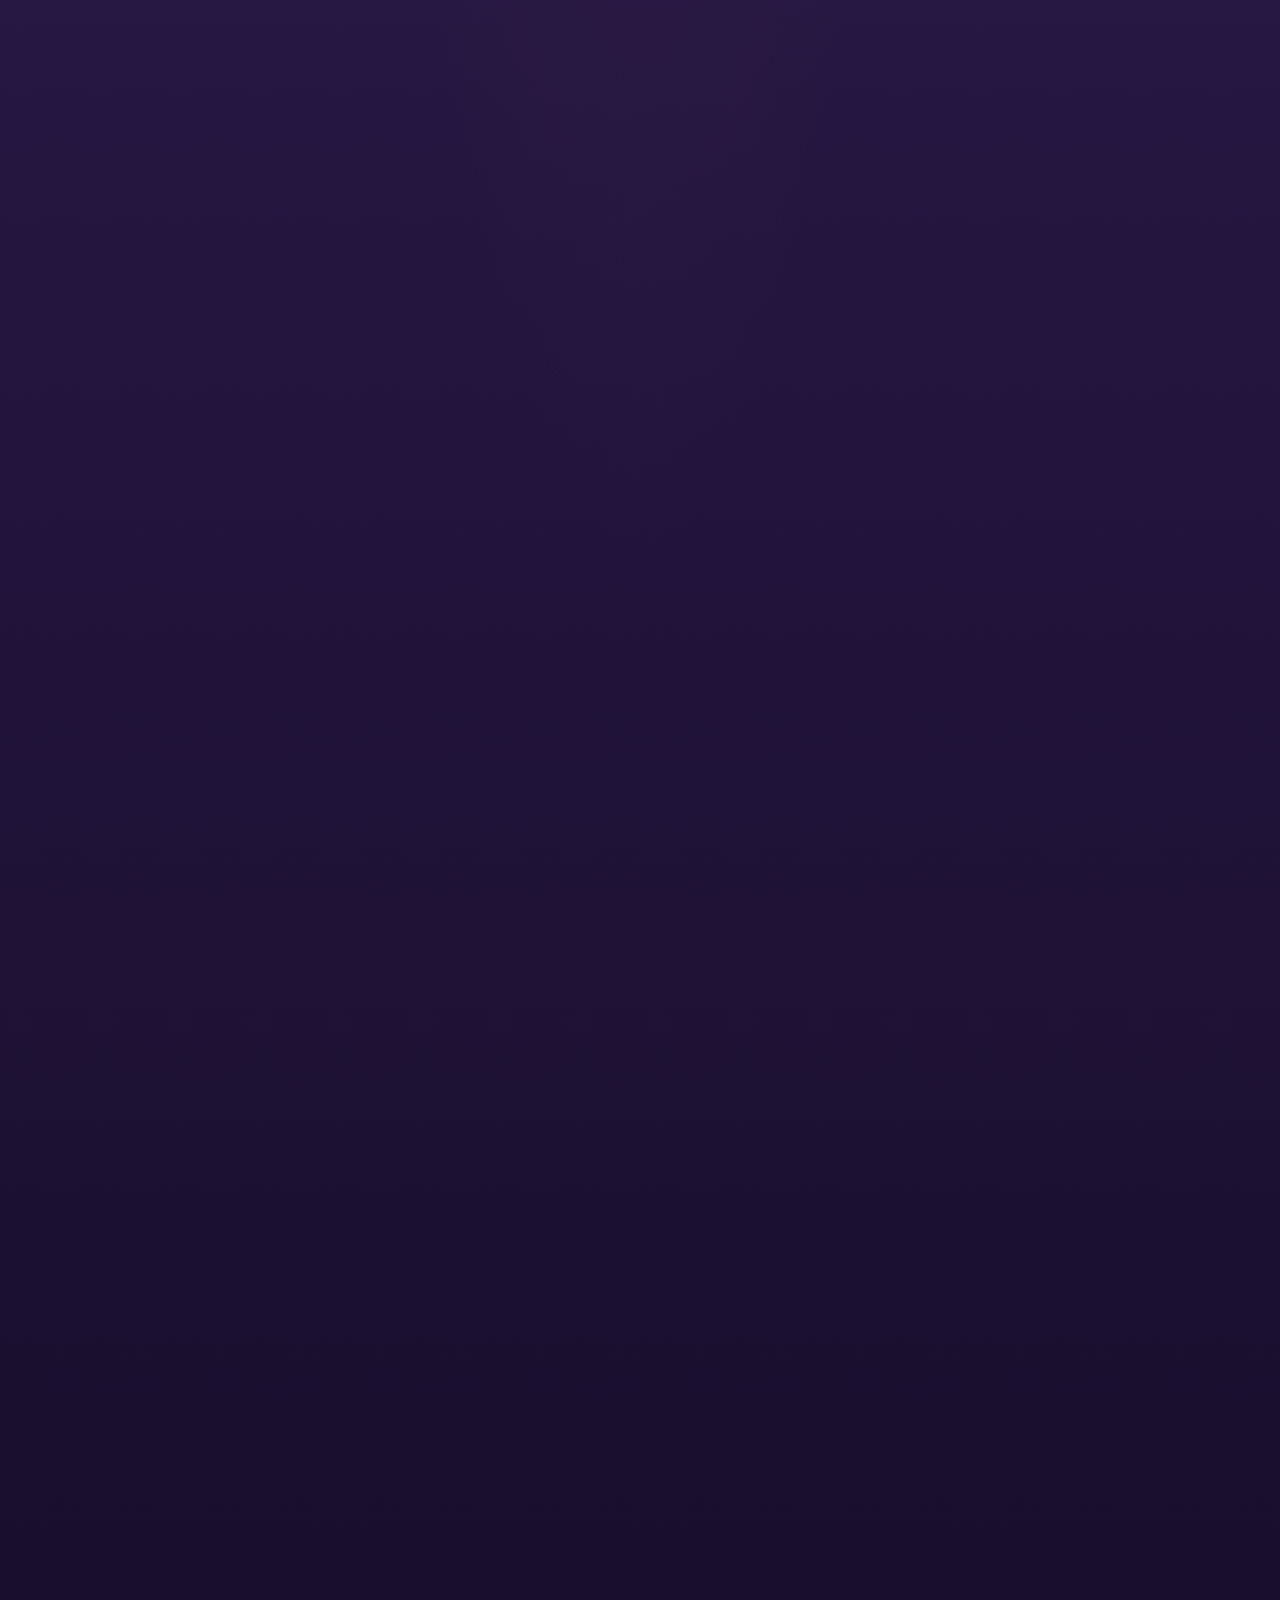
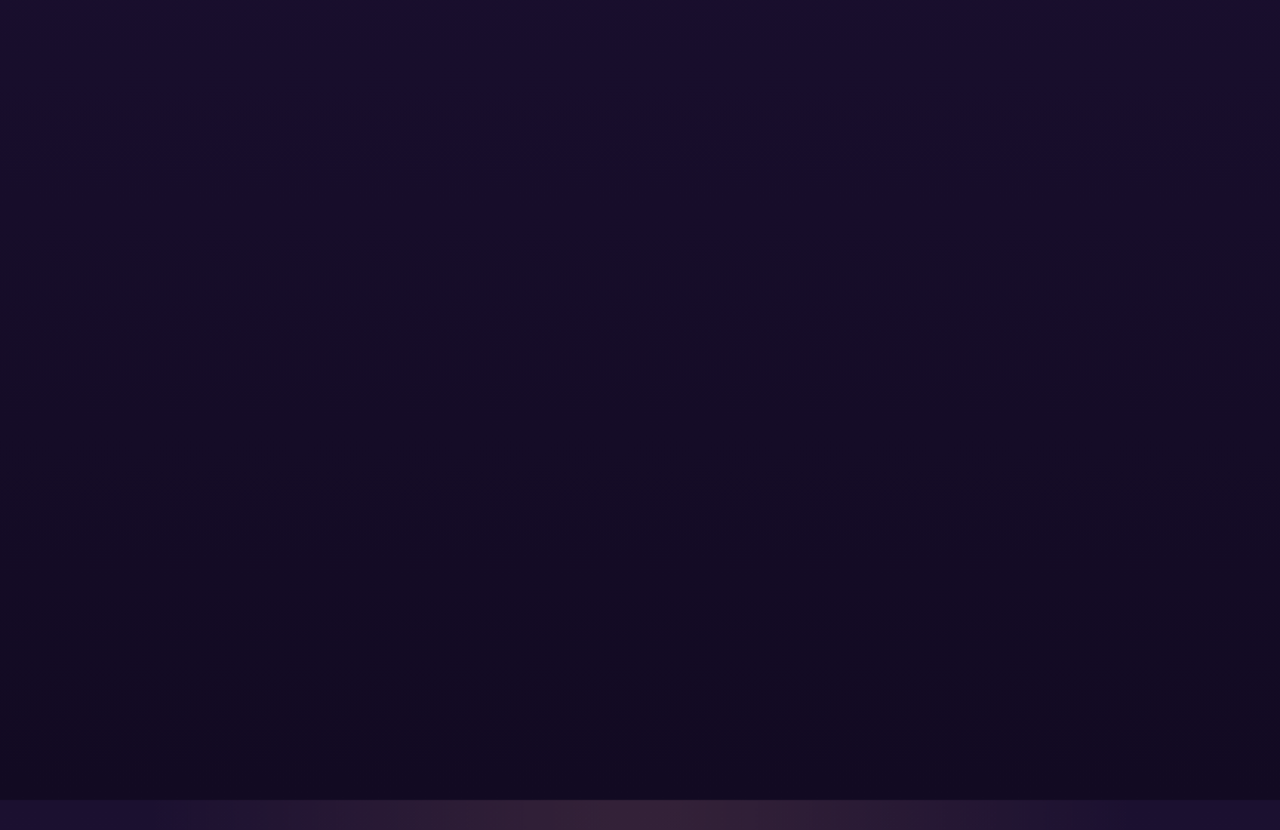
==== commit 357abc6f: "Update page2.html" ====
--- a/page2.html
+++ b/page2.html
@@ -89,8 +89,10 @@
   <!-- ============ GALLERY ============ -->
   <section class="gallery-section reveal-on-gift" id="gallerySection">
     <p class="section-label">05 — jejak kenangan</p>
-    <h2 class="section-title">Potret-potret kecil</h2>
-    <div class="gallery-grid scroll-reveal" id="galleryGrid"></div>
+    <h2 class="section-title scroll-reveal">Potret-potret Kecil</h2>
+    <p class="section-sub">geser buat lihat kenangan selanjutnya</p>
+    <div class="photo-stack scroll-reveal" id="photoStack"></div>
+    <p class="stack-counter" id="stackCounter"></p>
   </section>
 
   <!-- ============ MINI GAMES ============ -->
@@ -114,7 +116,7 @@
     <p class="section-label">07 — penutup</p>
     <h2 class="closing-title scroll-reveal">Selamat ulang tahun, <span id="closingName"></span> 🕯️</h2>
     <p class="closing-text scroll-reveal" id="closingText"></p>
-    <footer class="site-footer">Made with love · site by Alan</footer>
+    <footer class="site-footer">Made with love · site by Berr</footer>
   </section>
 
   <!-- ============ MUSIC PLAYER (persistent) ============ -->
@@ -127,11 +129,6 @@
   </div>
   <div class="toast" id="toast"></div>
 
-  <!-- ============ LIGHTBOX ============ -->
-  <div class="lightbox" id="lightbox">
-    <img src="" alt="" id="lightboxImg" />
-  </div>
-
   <script src="data.js"></script>
   <script src="main.js"></script>
   <script src="games.js"></script>
--- a/main.css
+++ b/main.css
@@ -371,65 +371,39 @@
   padding:80px 24px;
   text-align:center;
 }
-.gallery-grid{
-  max-width:900px;
-  margin:0 auto;
-  display:grid;
-  grid-template-columns:repeat(auto-fit, minmax(140px,1fr));
-  gap:18px;
-}
-.gallery-item{
-  position:relative;
-  background:rgba(255,255,255,0.05);
-  border:1px solid rgba(255,177,122,0.2);
-  padding:10px 10px 26px;
-  border-radius:4px;
-  cursor:pointer;
-  transform:rotate(var(--tilt,0deg));
-  transition:transform 0.35s ease, box-shadow 0.35s ease;
-  box-shadow:0 10px 24px rgba(0,0,0,0.3);
-}
-.gallery-item:hover{
-  transform:rotate(0deg) scale(1.04) translateY(-4px);
-  box-shadow:0 18px 34px rgba(0,0,0,0.45);
-  z-index:2;
-}
-.gallery-item img{
+.photo-stack{
+  position:relative;
+  width:260px;
+  height:340px;
+  margin:20px auto 6px;
+}
+.photo-card{
+  position:absolute;
+  inset:0;
+  background:#fff;
+  padding:10px 10px 34px;
+  border-radius:6px;
+  box-shadow:0 14px 32px rgba(0,0,0,0.4);
+  cursor:grab;
+  user-select:none;
+  transform:rotate(var(--tilt, 0deg)) scale(calc(1 - var(--depth, 0) * 0.04)) translateY(calc(var(--depth, 0) * 10px));
+  transition:transform 0.35s ease;
+  touch-action:none;
+}
+.photo-card:active{ cursor:grabbing; }
+.photo-card img{
   width:100%;
-  height:150px;
+  height:100%;
   object-fit:cover;
   display:block;
   border-radius:2px;
-}
-.gallery-item::after{
-  content:"♡";
-  position:absolute;
-  bottom:4px;
-  left:50%;
-  transform:translateX(-50%);
-  color:var(--rose);
-  font-size:13px;
-}
-
-/* ---------------- lightbox ---------------- */
-.lightbox{
-  position:fixed;
-  inset:0;
-  background:rgba(10,4,20,0.92);
-  display:none;
-  align-items:center;
-  justify-content:center;
-  z-index:50;
-  padding:24px;
-  cursor:zoom-out;
-}
-.lightbox.active{ display:flex; }
-.lightbox img{
-  max-width:min(90vw, 560px);
-  max-height:85vh;
-  border-radius:8px;
-  box-shadow:0 20px 60px rgba(0,0,0,0.6);
-  border:3px solid rgba(255,177,122,0.4);
+  pointer-events:none;
+}
+.stack-counter{
+  font-size:12px;
+  letter-spacing:0.1em;
+  color:rgba(247,231,206,0.55);
+  margin-top:6px;
 }
 
 /* ---------------- closing ---------------- */
@@ -750,6 +724,202 @@
   transform:translateY(0);
 }
 
+/* ---------------- mini games ---------------- */
+.games-section{
+  position:relative;
+  z-index:1;
+  min-height:100vh;
+  display:flex;
+  flex-direction:column;
+  align-items:center;
+  justify-content:center;
+  text-align:center;
+  padding:70px 24px;
+}
+.game-cards{
+  display:flex;
+  flex-wrap:wrap;
+  justify-content:center;
+  gap:16px;
+  max-width:520px;
+  margin-top:10px;
+}
+.game-card{
+  width:150px;
+  padding:22px 14px;
+  border-radius:16px;
+  background:rgba(255,255,255,0.05);
+  border:1px solid rgba(255,177,122,0.25);
+  cursor:pointer;
+  transition:transform 0.25s ease, background 0.25s ease;
+}
+.game-card:hover{
+  transform:translateY(-4px);
+  background:rgba(255,177,122,0.1);
+}
+.game-card .icon{
+  font-size:30px;
+  display:block;
+  margin-bottom:10px;
+}
+.game-card .title{
+  font-family:'Playfair Display', serif;
+  font-style:italic;
+  font-size:15px;
+  color:var(--cream);
+  margin:0 0 4px;
+}
+.game-card .desc{
+  font-size:11px;
+  color:rgba(247,231,206,0.6);
+  margin:0;
+}
+
+.game-modal{
+  position:fixed;
+  inset:0;
+  z-index:70;
+  display:none;
+  align-items:center;
+  justify-content:center;
+  background:rgba(10,4,20,0.9);
+  padding:20px;
+}
+.game-modal.active{ display:flex; }
+.game-modal-box{
+  position:relative;
+  width:min(92vw, 420px);
+  max-height:85vh;
+  overflow-y:auto;
+  background:linear-gradient(160deg, rgba(45,27,78,0.98), rgba(18,10,34,0.98));
+  border:1px solid rgba(255,177,122,0.3);
+  border-radius:20px;
+  padding:30px 22px 26px;
+  text-align:center;
+}
+.game-close{
+  position:absolute;
+  top:10px;
+  right:14px;
+  background:none;
+  border:none;
+  color:var(--cream);
+  font-size:18px;
+  cursor:pointer;
+}
+.game-title{
+  font-family:'Playfair Display', serif;
+  font-style:italic;
+  font-size:22px;
+  margin:0 0 6px;
+  color:var(--amber);
+}
+.game-sub{
+  font-size:12px;
+  color:rgba(247,231,206,0.6);
+  margin:0 0 18px;
+}
+
+/* quiz */
+.quiz-question{
+  font-size:15px;
+  margin-bottom:14px;
+  color:var(--cream);
+}
+.quiz-options{
+  display:flex;
+  flex-direction:column;
+  gap:8px;
+  margin-bottom:16px;
+}
+.quiz-option{
+  padding:10px;
+  border-radius:10px;
+  border:1px solid rgba(255,177,122,0.3);
+  background:rgba(255,255,255,0.04);
+  color:var(--cream);
+  font-size:13px;
+  cursor:pointer;
+}
+.quiz-option.correct{ background:rgba(120,200,120,0.3); border-color:#7ac87a; }
+.quiz-option.wrong{ background:rgba(220,90,90,0.3); border-color:#dc5a5a; }
+.quiz-progress{
+  font-size:11px;
+  color:rgba(247,231,206,0.5);
+  margin-bottom:8px;
+}
+.quiz-result{
+  font-family:'Caveat', cursive;
+  font-size:22px;
+  color:var(--amber);
+}
+
+/* memory match */
+.memory-grid{
+  display:grid;
+  grid-template-columns:repeat(4, 1fr);
+  gap:8px;
+  margin:10px 0;
+}
+.memory-card{
+  aspect-ratio:1;
+  border-radius:10px;
+  background:linear-gradient(135deg, var(--rose), #b23a5a);
+  display:flex;
+  align-items:center;
+  justify-content:center;
+  font-size:22px;
+  cursor:pointer;
+  user-select:none;
+}
+.memory-card.flipped, .memory-card.matched{
+  background:rgba(255,255,255,0.08);
+}
+.memory-card.matched{ opacity:0.4; cursor:default; }
+.memory-status{
+  font-size:12px;
+  color:rgba(247,231,206,0.7);
+  margin-top:8px;
+}
+
+/* catch hearts */
+.catch-stage{
+  position:relative;
+  width:100%;
+  height:300px;
+  border-radius:14px;
+  background:rgba(0,0,0,0.25);
+  overflow:hidden;
+  margin-bottom:12px;
+}
+.catch-heart{
+  position:absolute;
+  top:-30px;
+  font-size:22px;
+  cursor:pointer;
+  animation-name:fallHeart;
+  animation-timing-function:linear;
+  user-select:none;
+}
+@keyframes fallHeart{
+  to{ transform:translateY(330px); }
+}
+.catch-score{
+  font-size:14px;
+  color:var(--cream);
+}
+.game-btn{
+  margin-top:12px;
+  padding:10px 22px;
+  border-radius:999px;
+  border:none;
+  background:linear-gradient(120deg, var(--amber), var(--rose));
+  color:var(--ink);
+  font-weight:700;
+  font-size:13px;
+  cursor:pointer;
+}
+
 @media (max-width:600px){
   .letter-card{ padding:34px 20px; }
   .letter-text{ font-size:22px; }
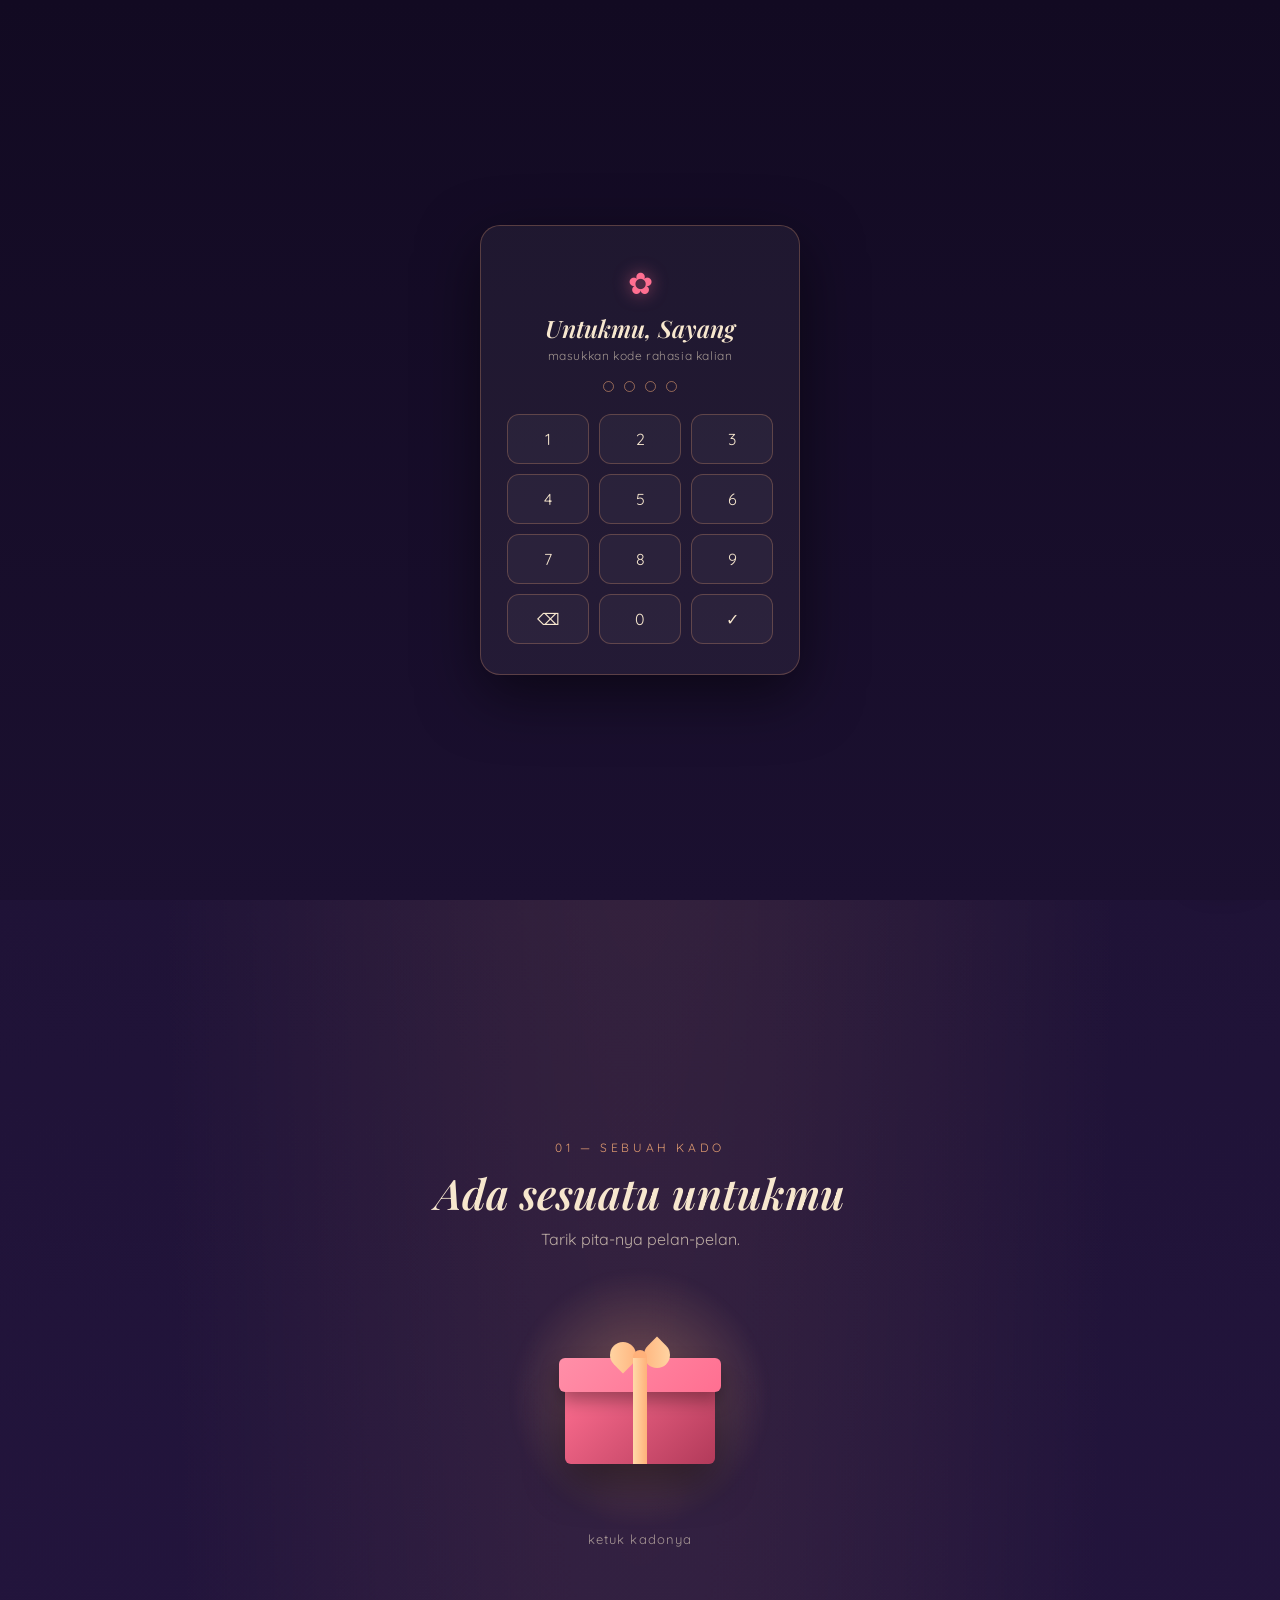
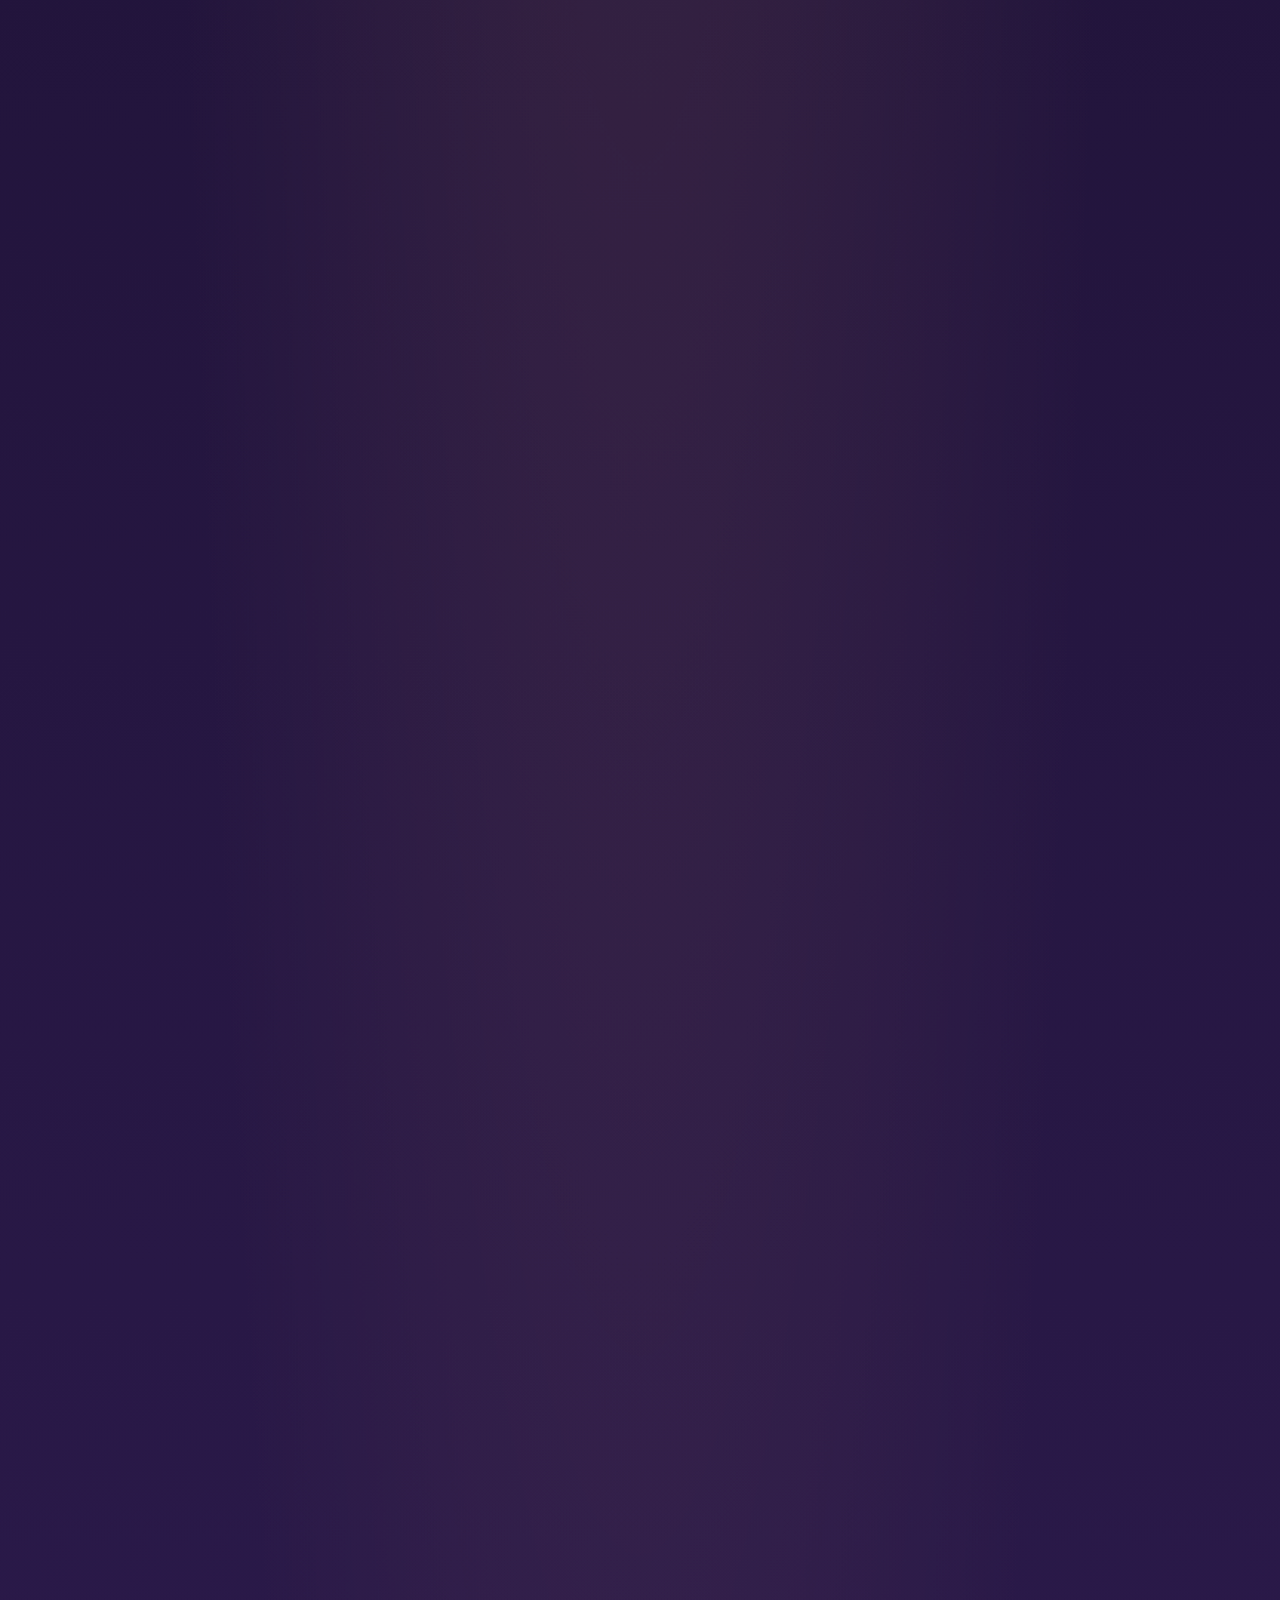
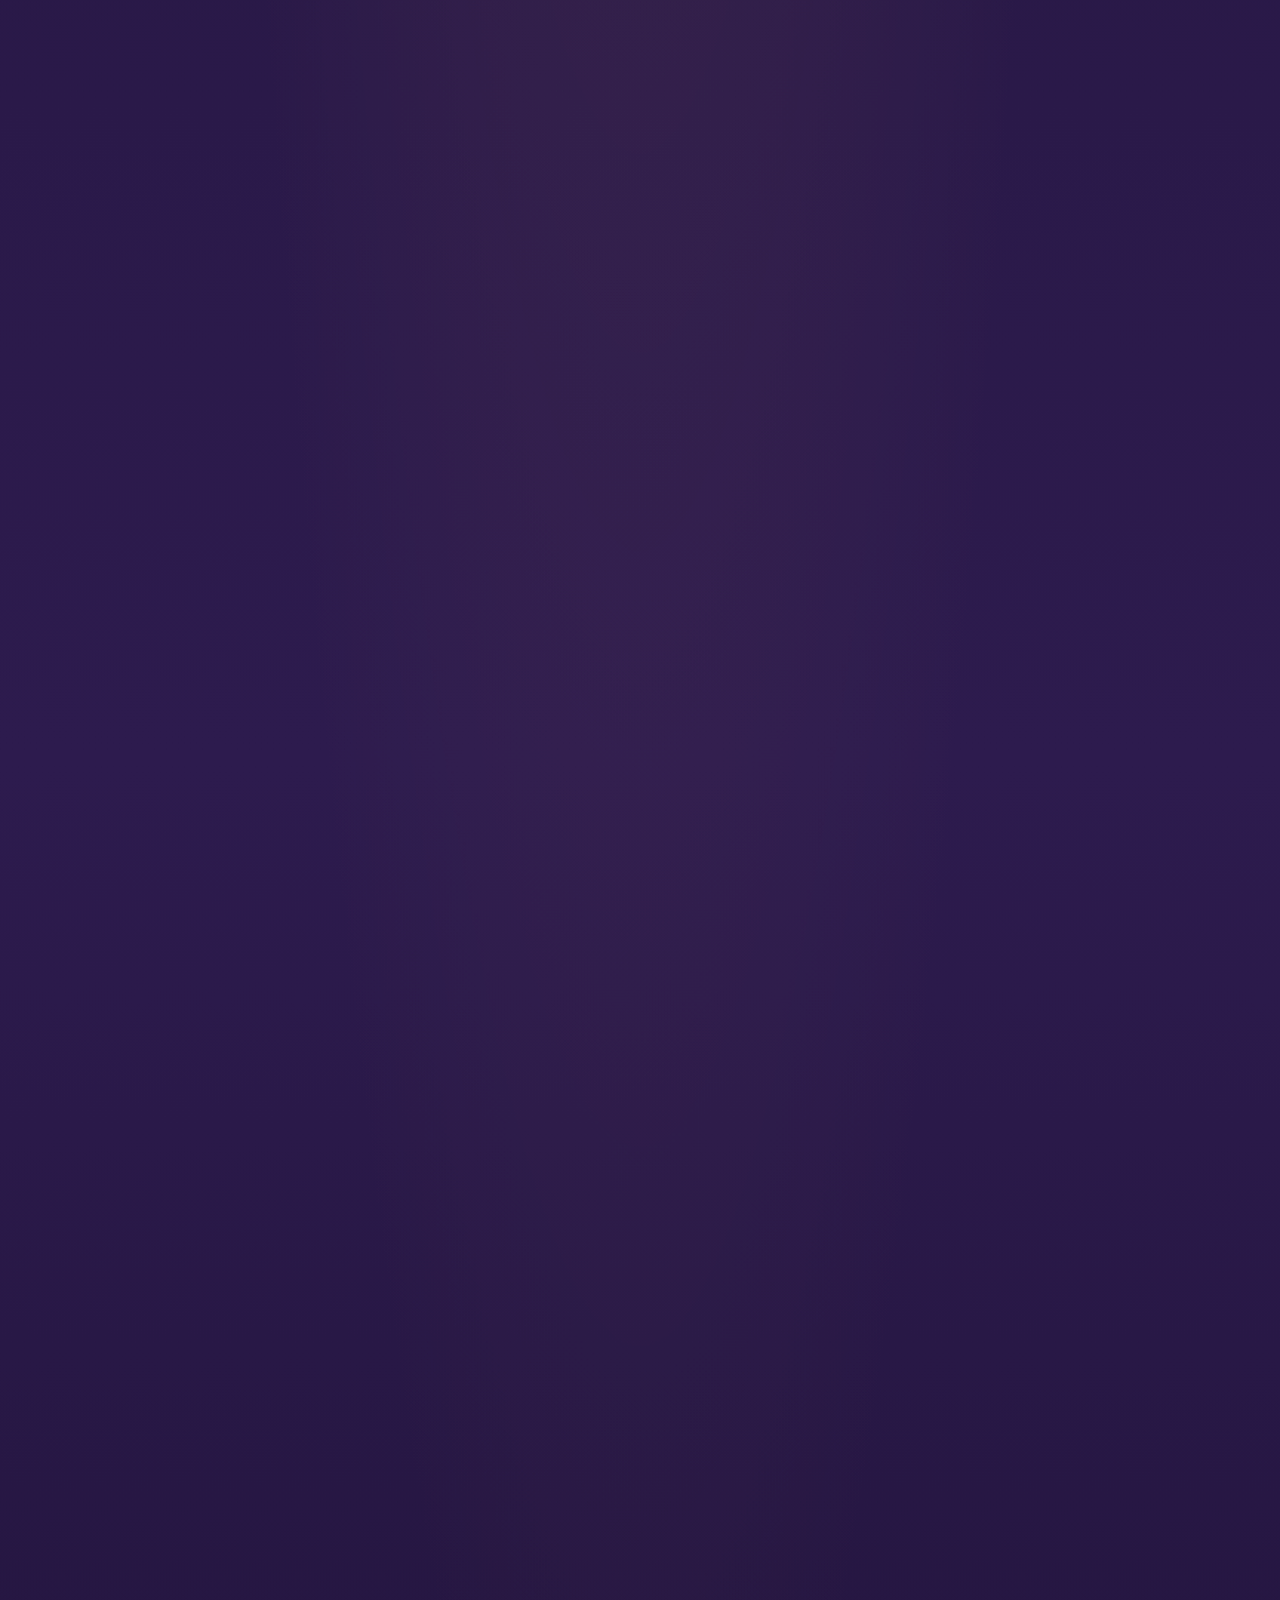
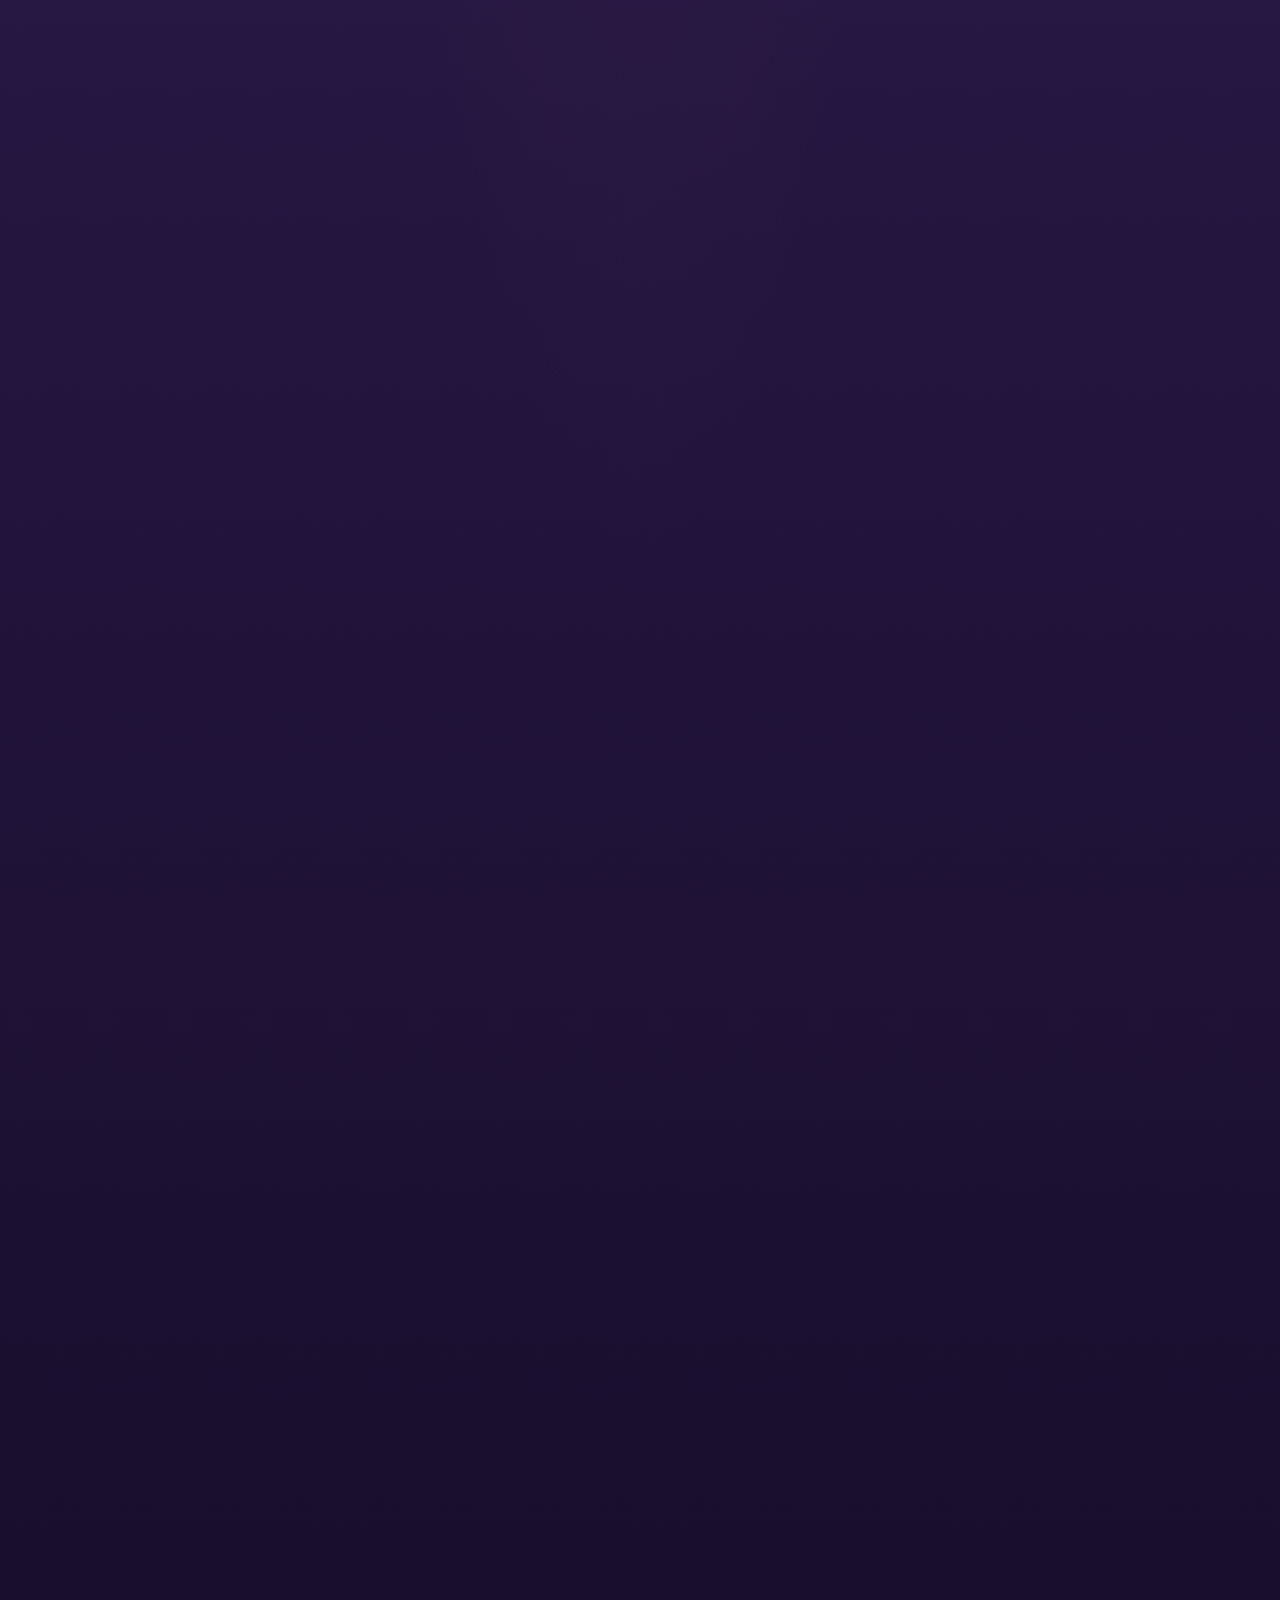
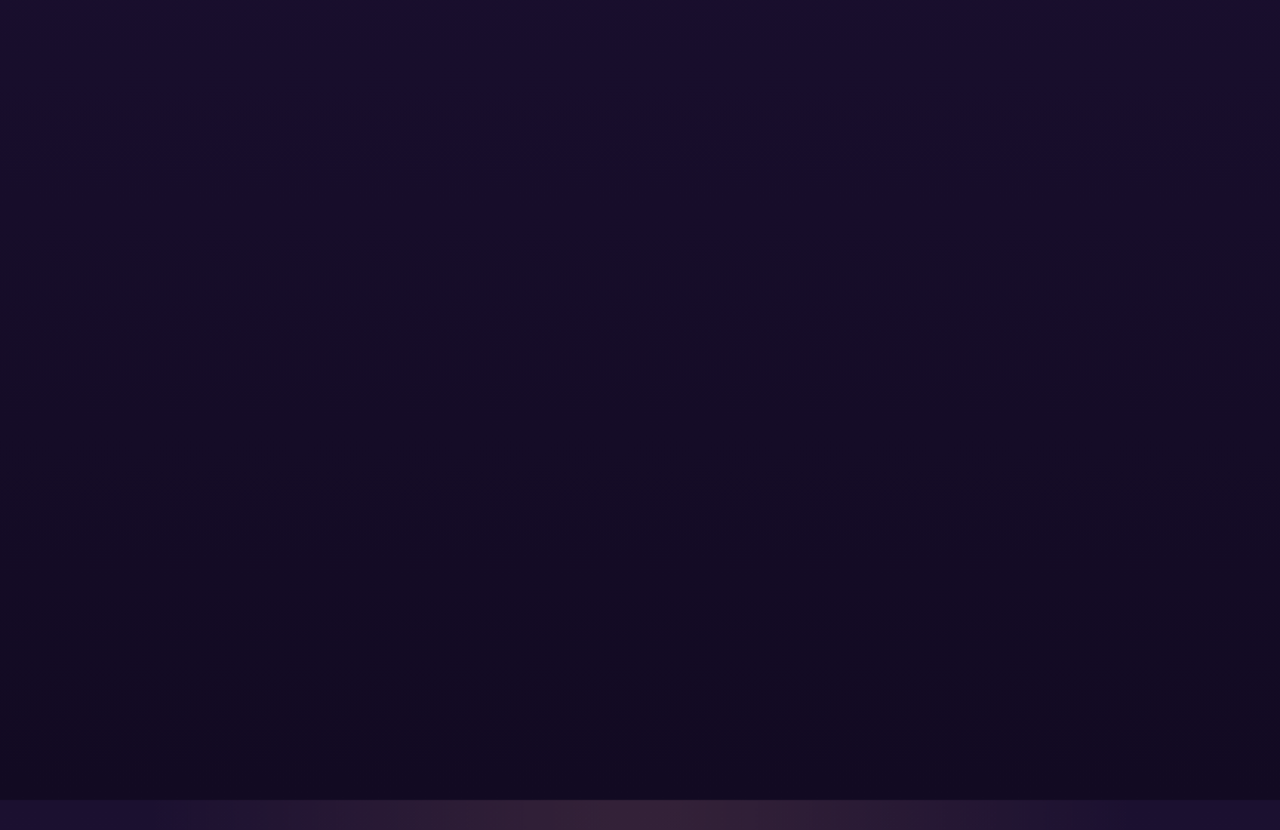
==== commit 7de07f90: "Update page2.html" ====
--- a/page2.html
+++ b/page2.html
@@ -116,7 +116,7 @@
     <p class="section-label">07 — penutup</p>
     <h2 class="closing-title scroll-reveal">Selamat ulang tahun, <span id="closingName"></span> 🕯️</h2>
     <p class="closing-text scroll-reveal" id="closingText"></p>
-    <footer class="site-footer">Made with love · site by Berr</footer>
+    <footer class="site-footer">Made with love · site by Alan</footer>
   </section>
 
   <!-- ============ MUSIC PLAYER (persistent) ============ -->
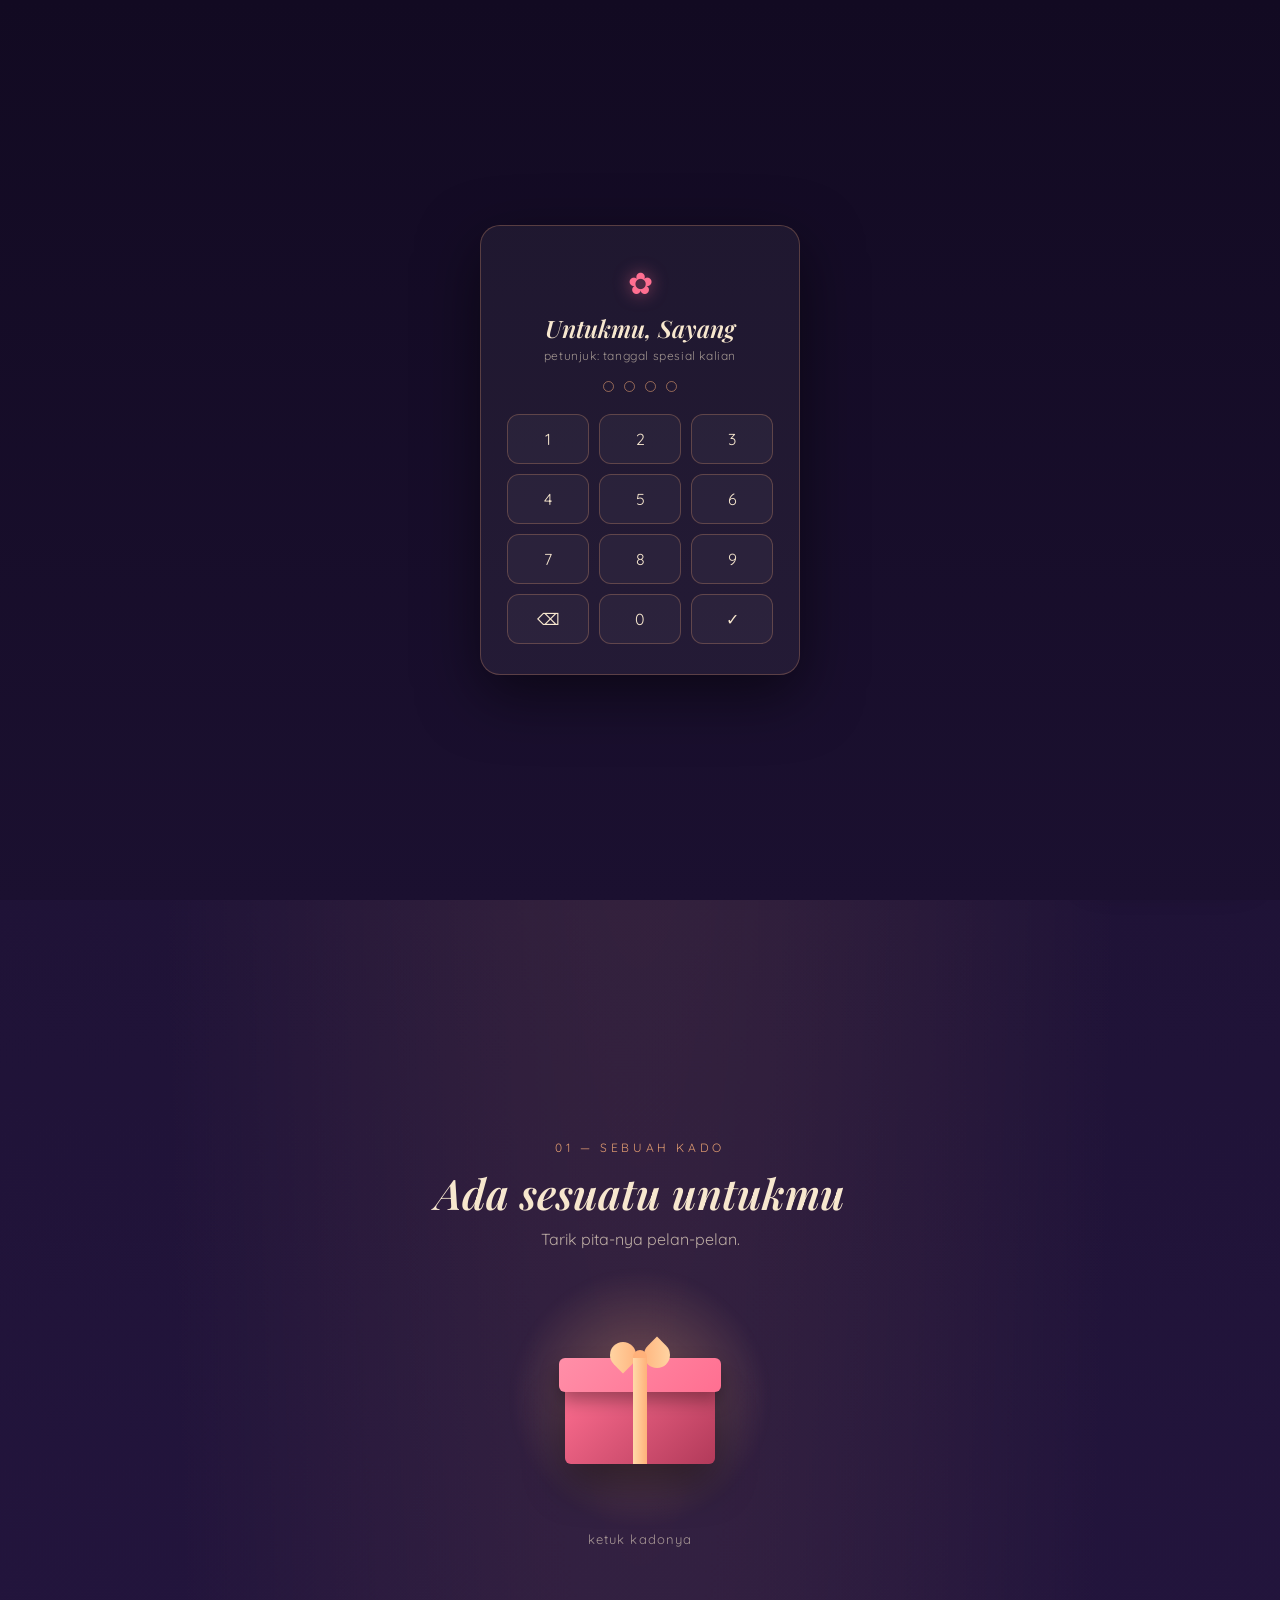
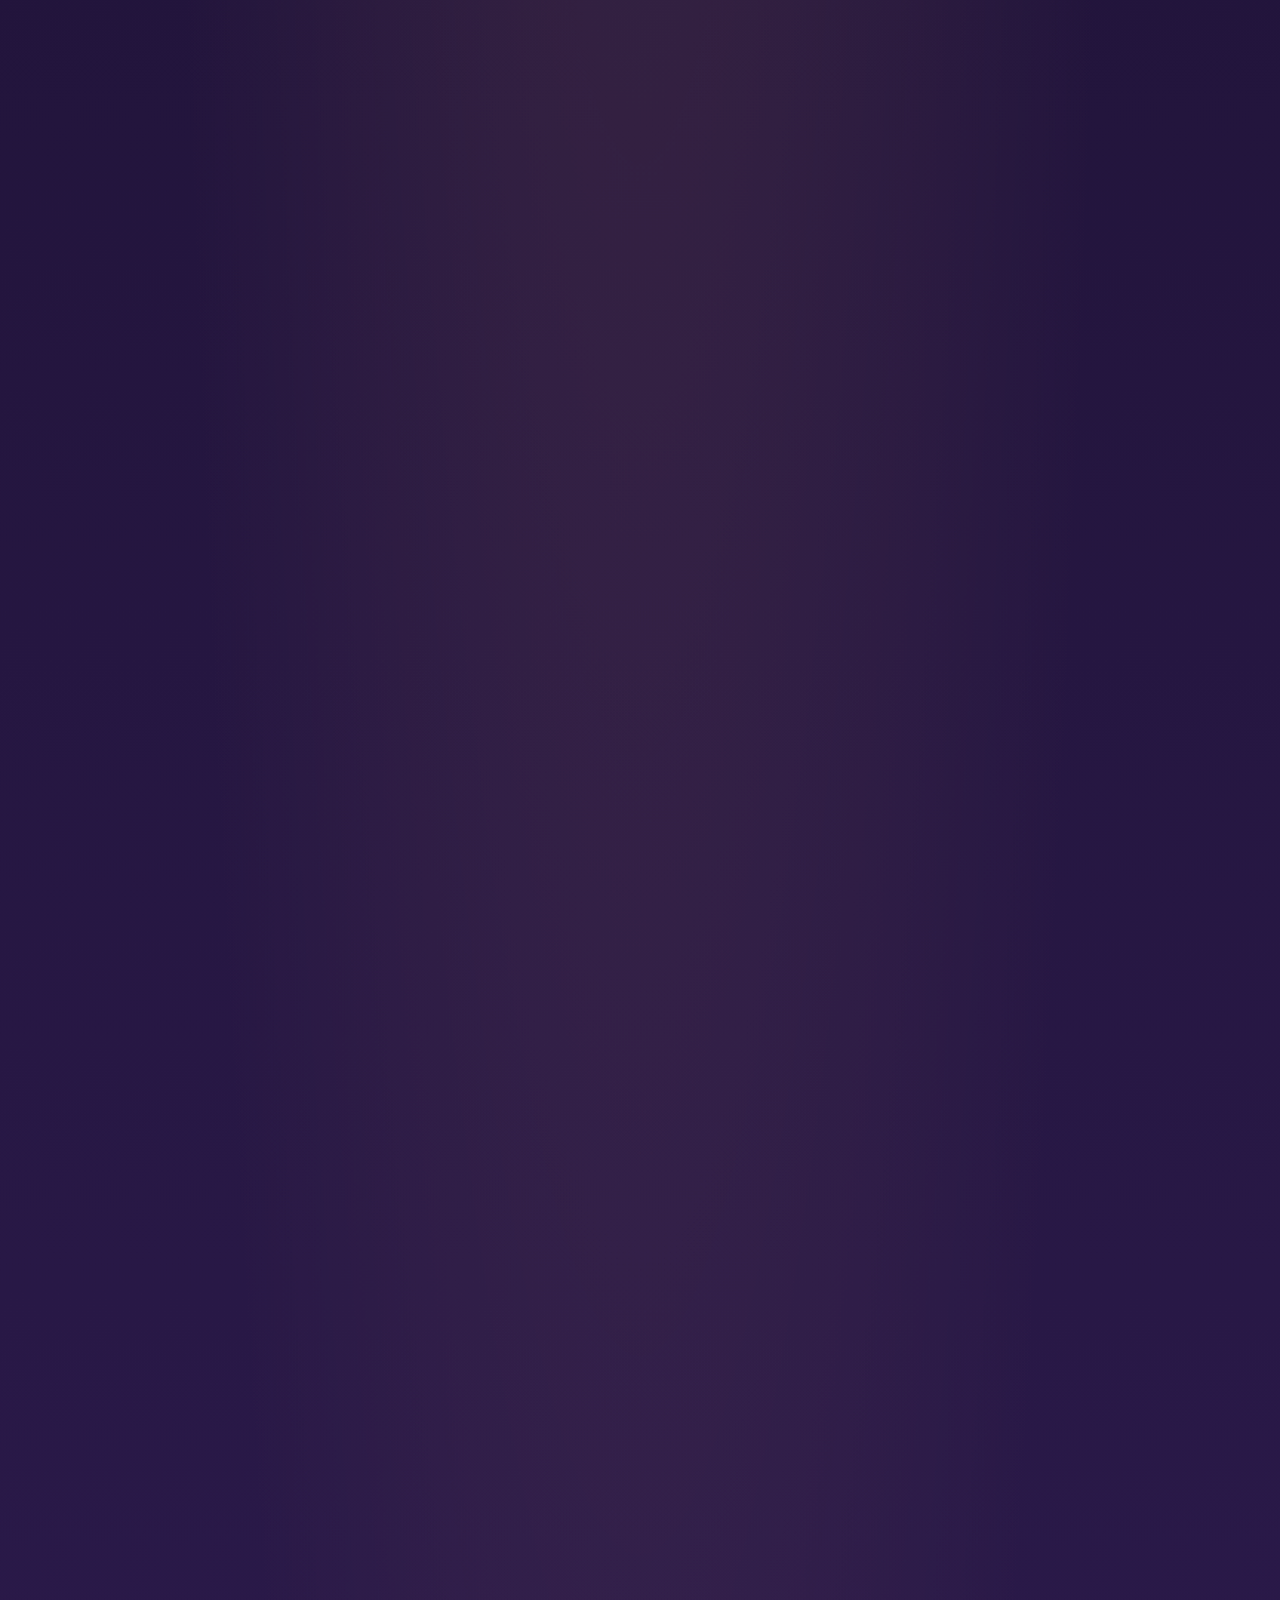
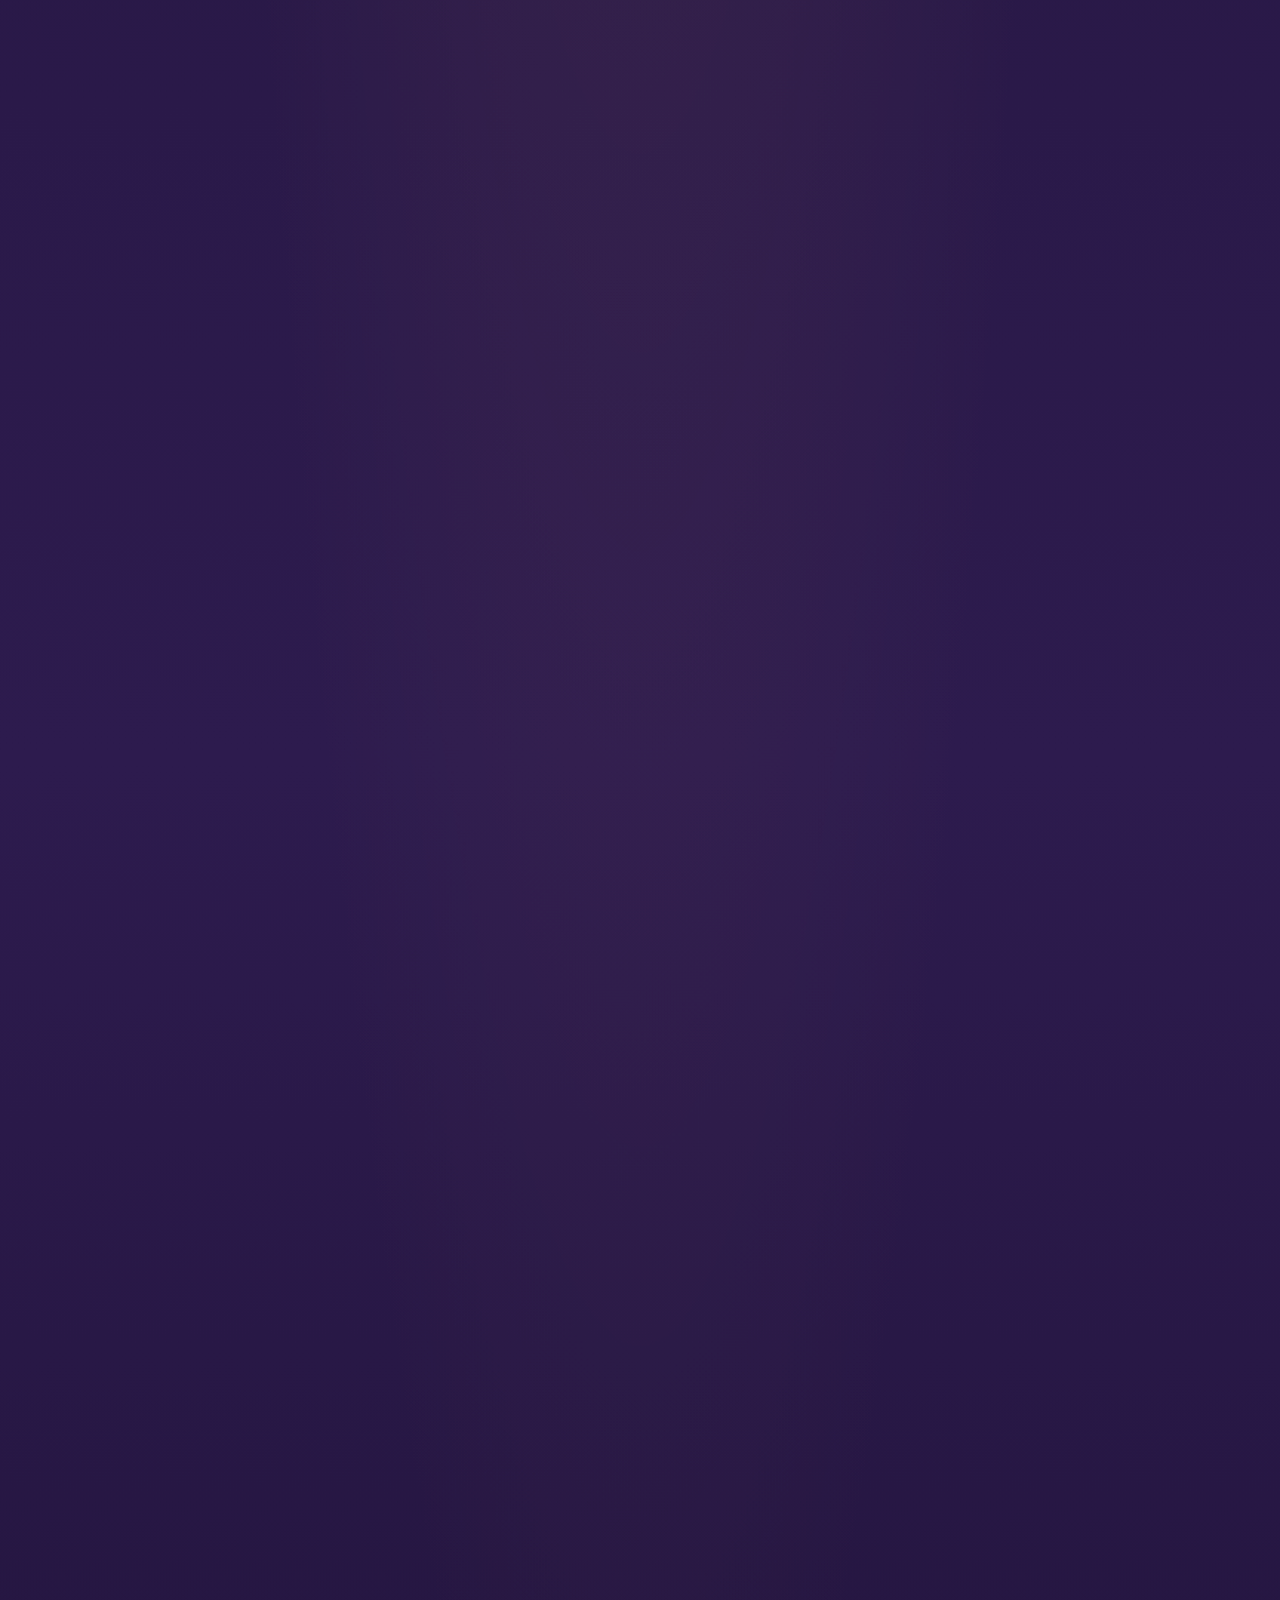
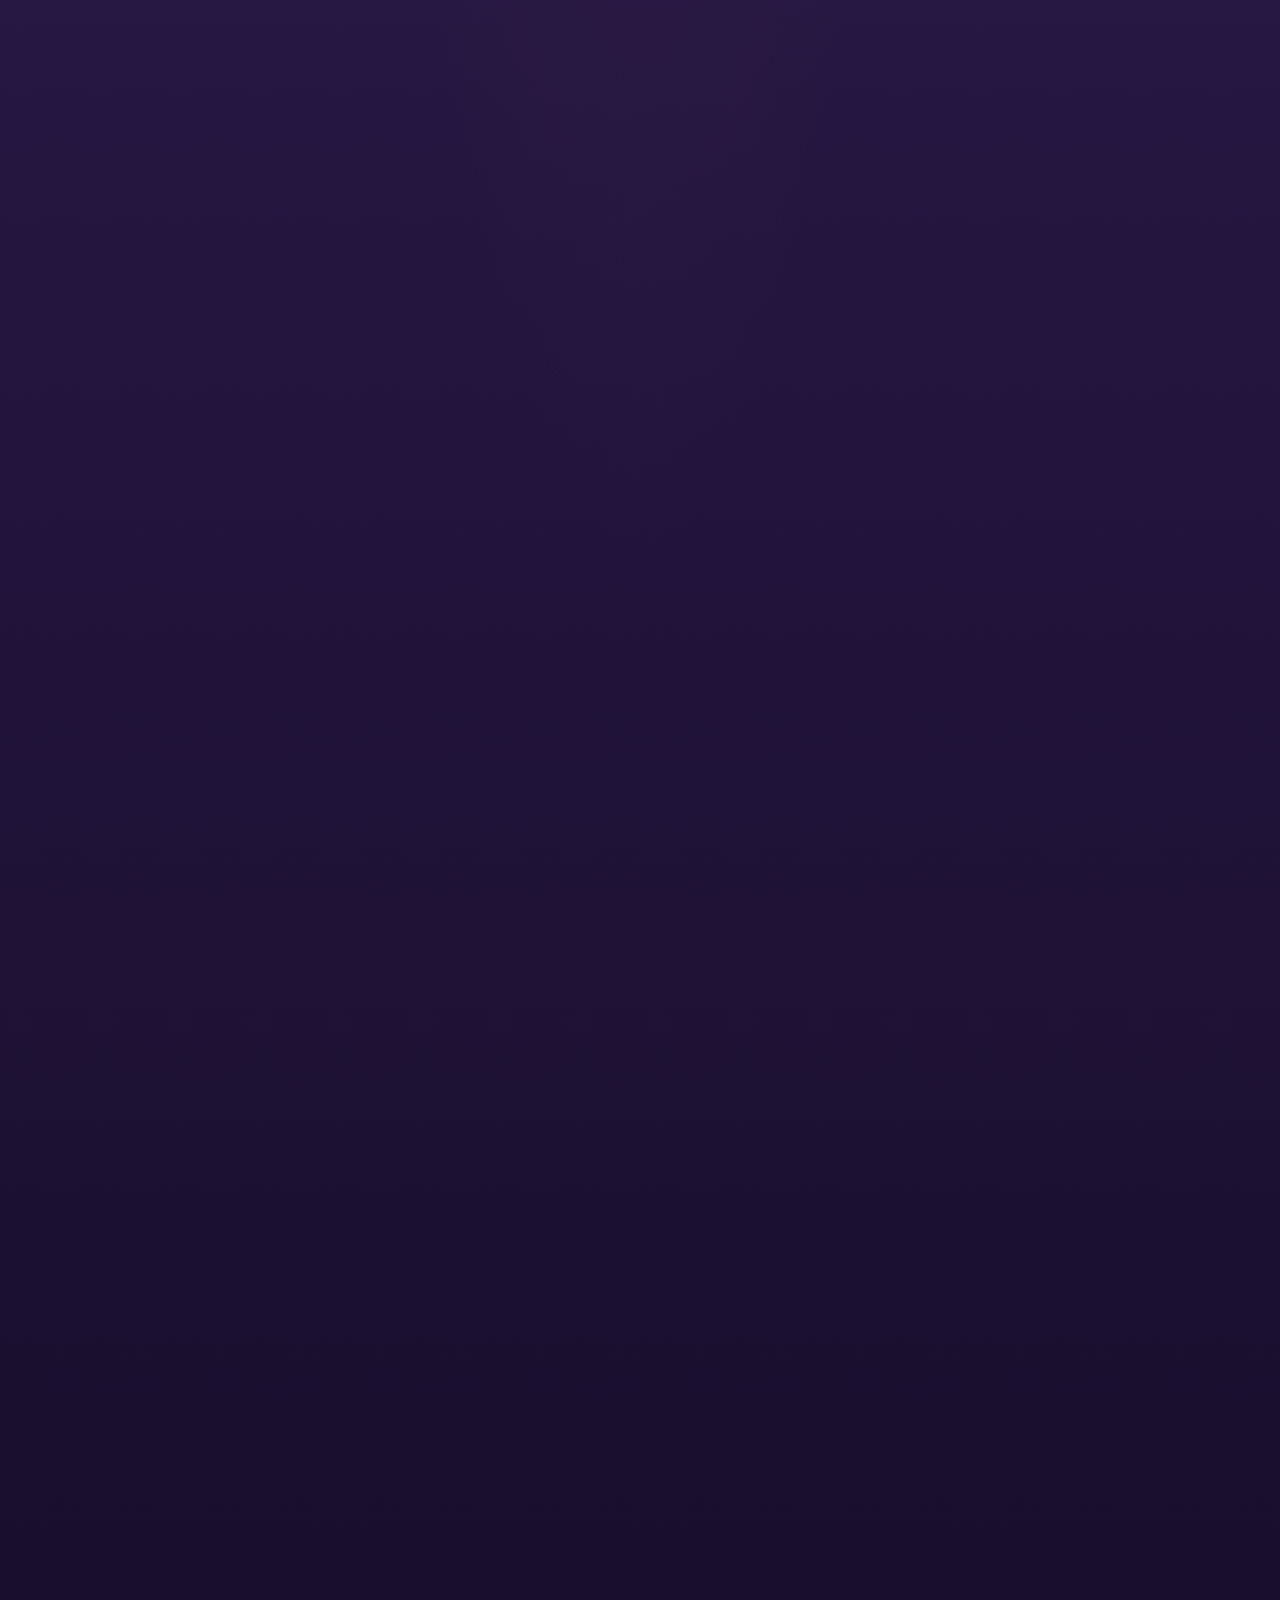
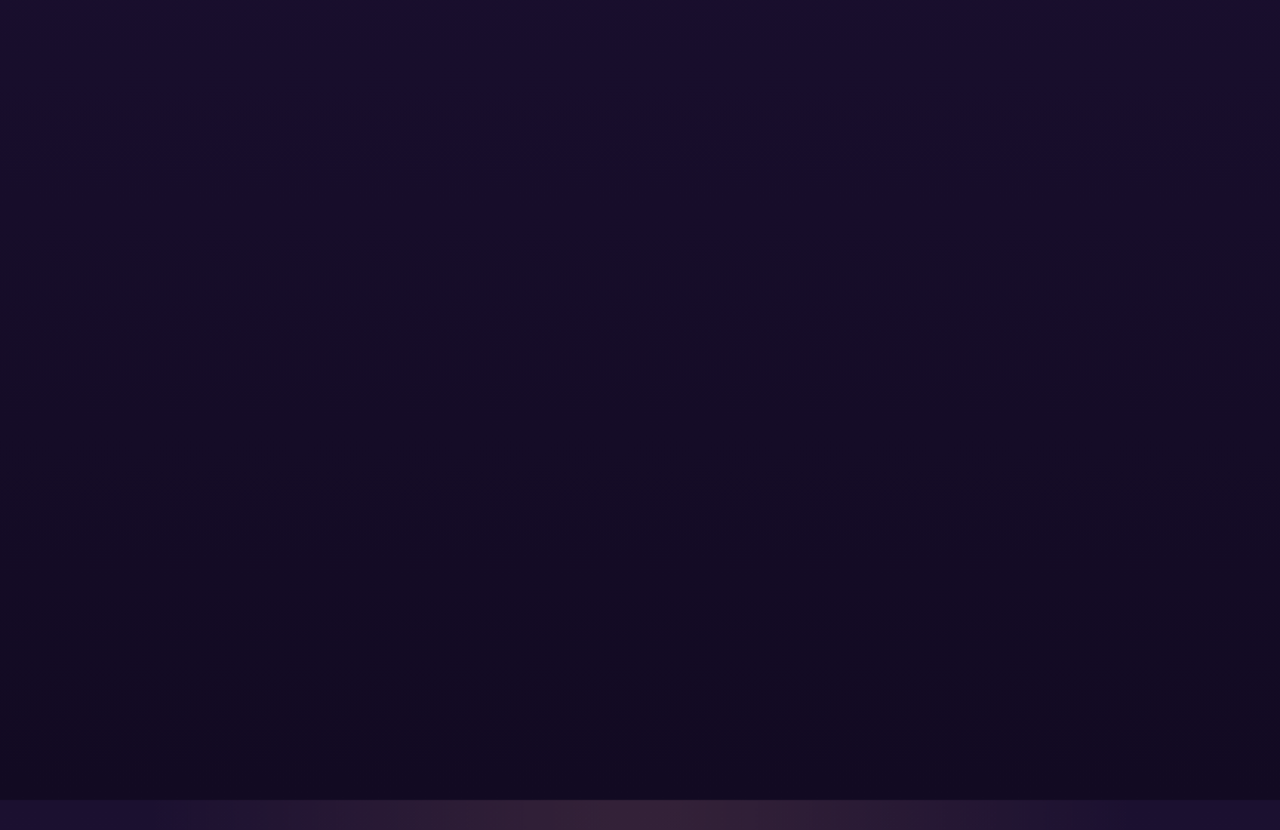
==== commit 49c7c5e3: "Update page2.html" ====
--- a/page2.html
+++ b/page2.html
@@ -129,6 +129,7 @@
   </div>
   <div class="toast" id="toast"></div>
 
+  <script src="photos.js"></script>
   <script src="data.js"></script>
   <script src="main.js"></script>
   <script src="games.js"></script>
--- a/main.css
+++ b/main.css
@@ -924,4 +924,4 @@
   .letter-card{ padding:34px 20px; }
   .letter-text{ font-size:22px; }
   .bouquet-flower{ font-size:32px; }
-}
+}
